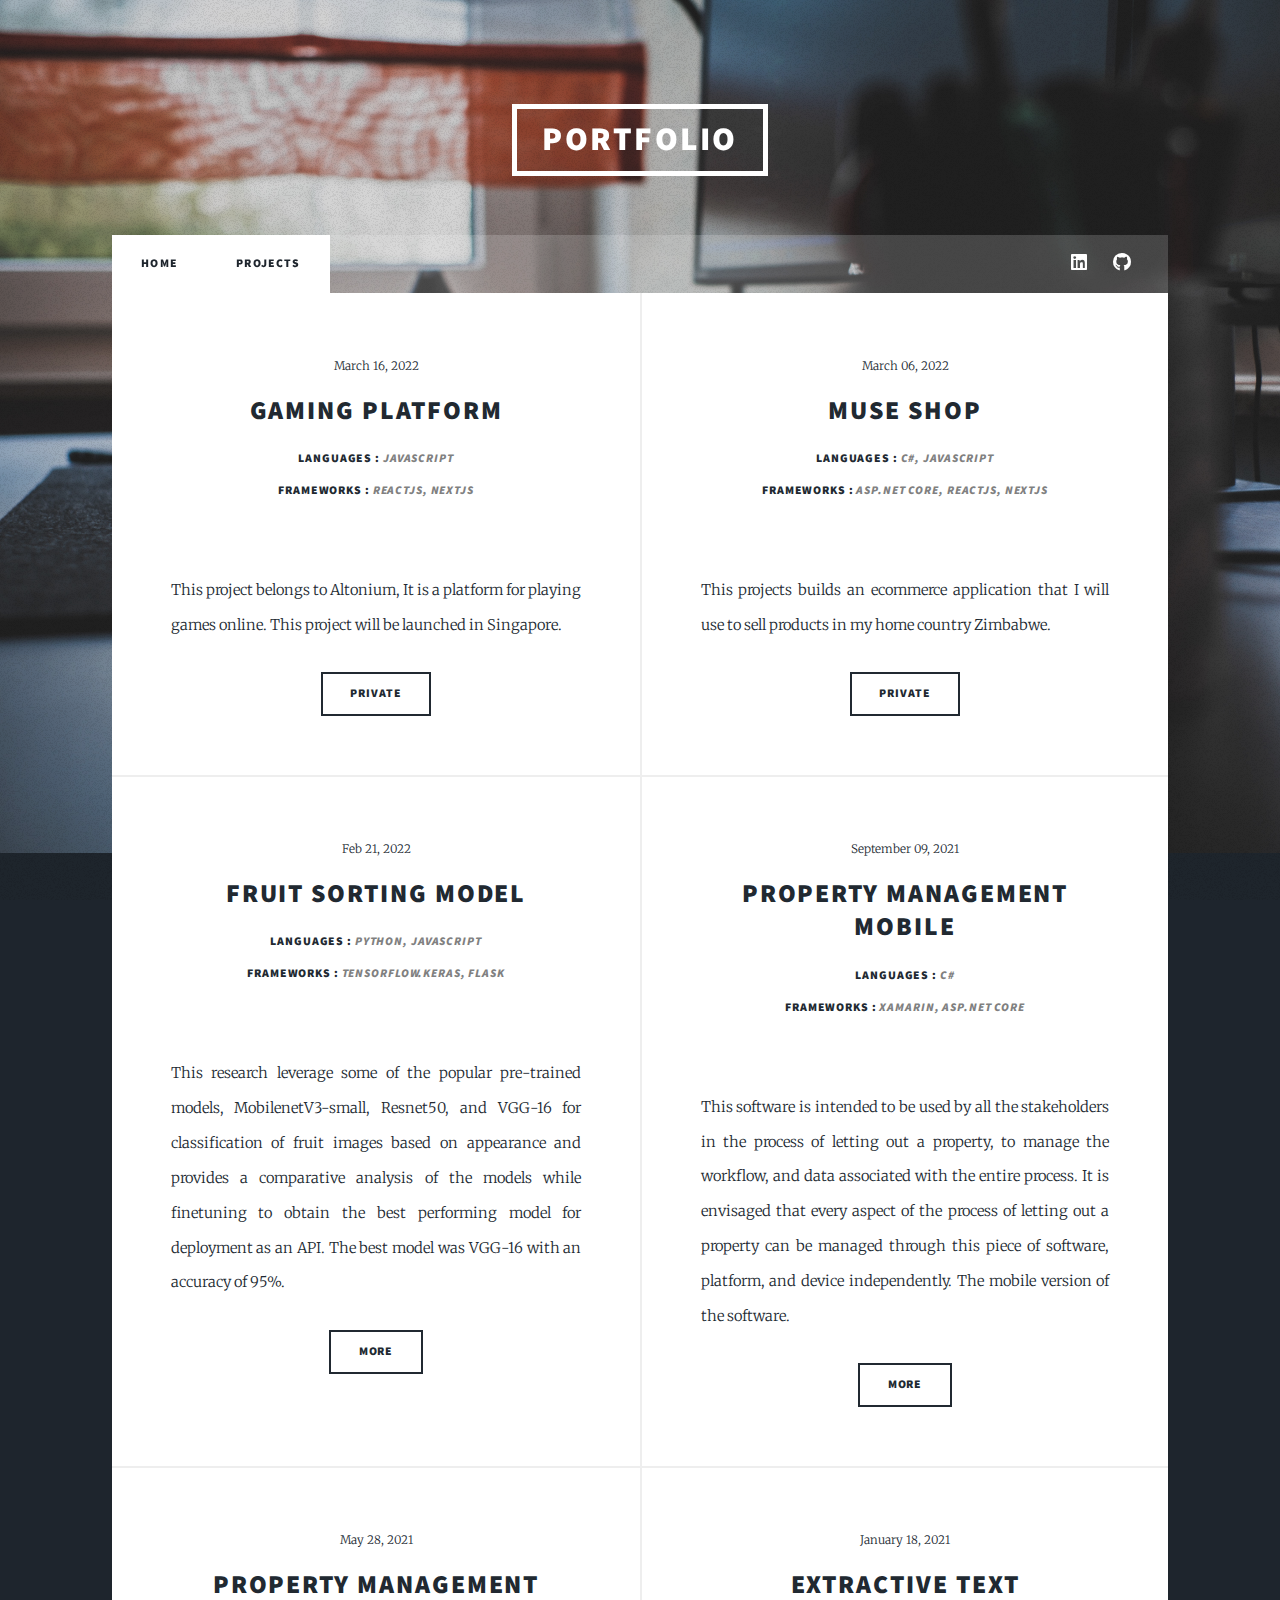
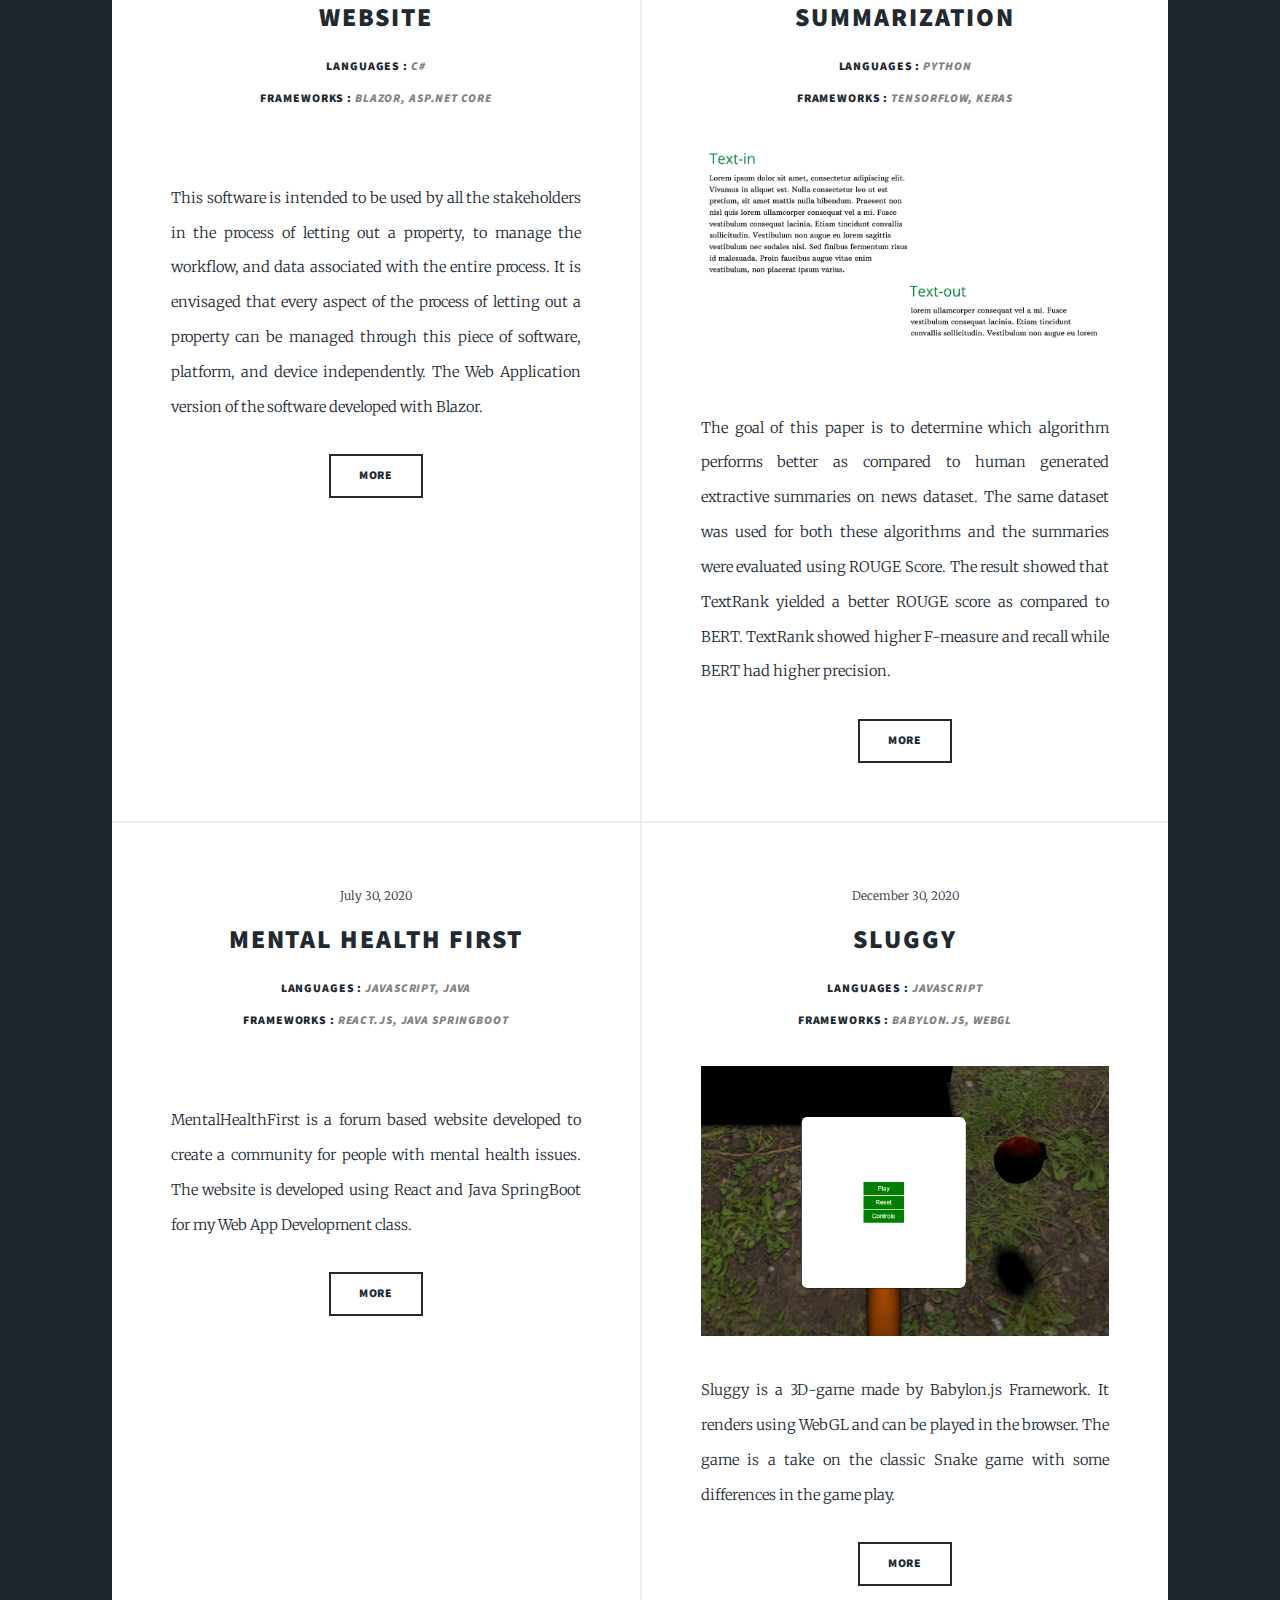
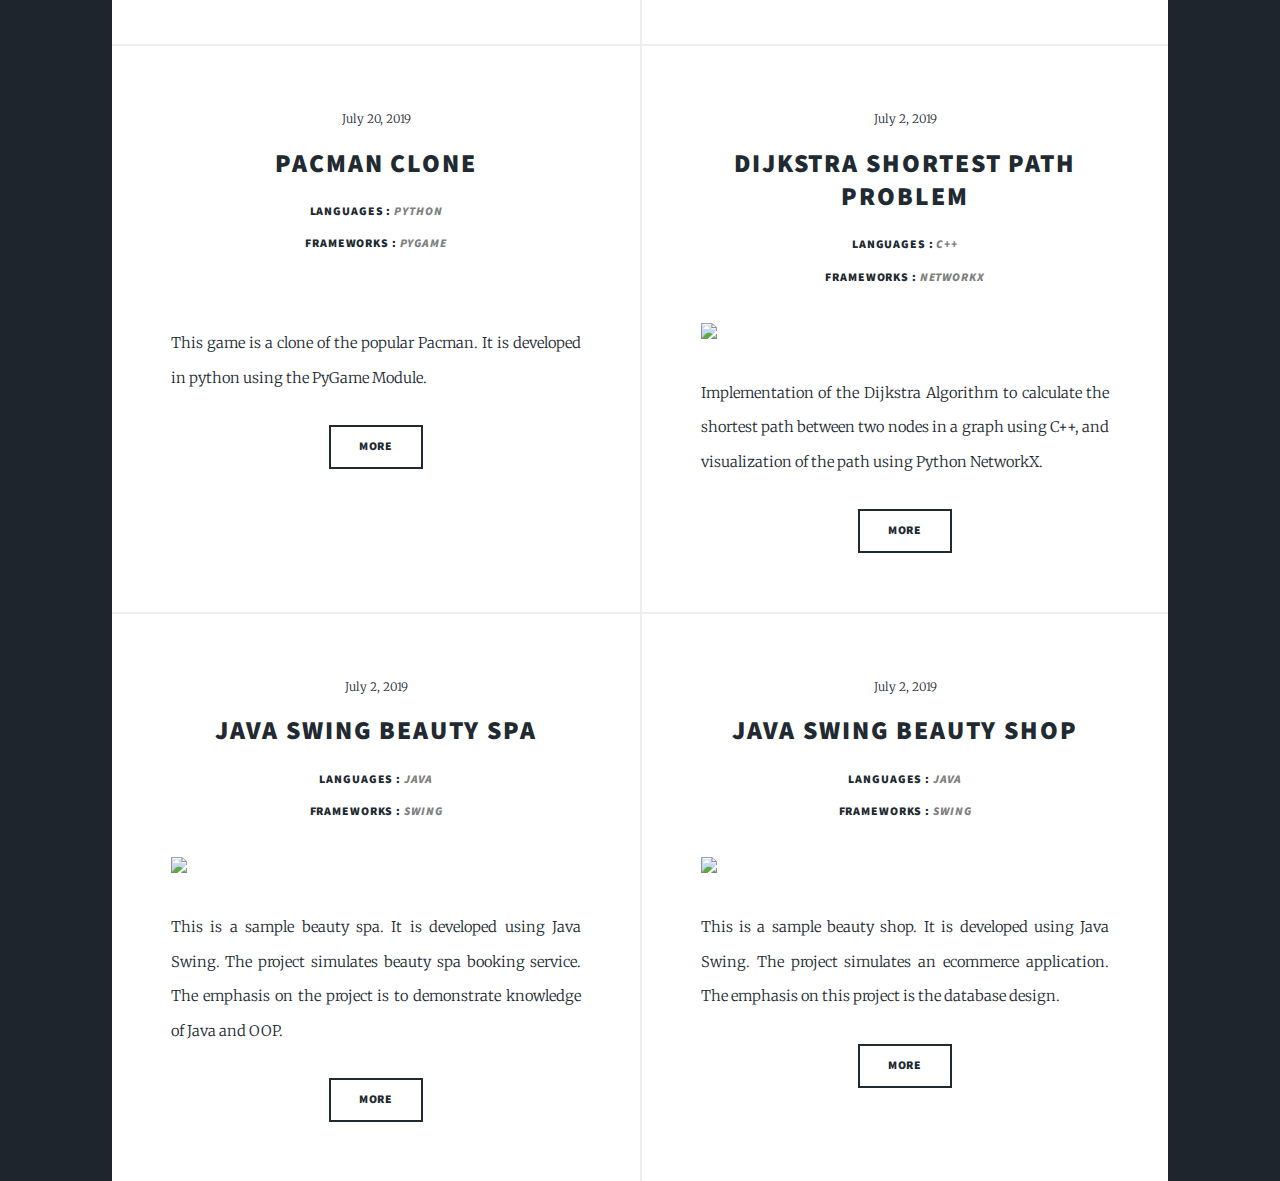
==== projects.html @ 362da717 "private" ====
<!DOCTYPE HTML>

<html>
	<head>
		<title>Portfolio by Tatenda</title>
		<meta charset="utf-8" />
		<meta name="viewport" content="width=device-width, initial-scale=1, user-scalable=no" />
		<link rel="stylesheet" href="assets/css/main.css" />
		<noscript><link rel="stylesheet" href="assets/css/noscript.css" /></noscript>
	</head>
	<body class="is-preload">

		<!-- Wrapper -->
			<div id="wrapper" class="fade-in">



      <!-- Header -->
        <header id="header">
          <a href="index.html" class="logo">Portfolio</a>
        </header>

				<!-- Nav -->
					<nav id="nav">
						<ul class="links">
							<li class="active"><a href="index.html">Home</a></li>
							<li class="active"><a href="projects.html">Projects</a></li>
						</ul>
						<ul class="icons">
							<li><a href="https://www.linkedin.com/in/beauty-tasara-263a631b1" class="icon brands fa-linkedin"><span class="label">Linkedin</span></a></li>
							<li><a href="https://github.com/beautytasara27" class="icon brands fa-github"><span class="label">GitHub</span></a></li>
						</ul>
					</nav>

				<!-- Main -->
					<div id="main">




						<!-- Footer -->
						<!--<footer>
								<div class="pagination">
								
									<a href="#" class="page active">1</a>
									<a href="#" class="page">2</a>
									<a href="#" class="page">3</a>
									<span class="extra">&hellip;</span>
									<a href="#" class="page">8</a>
									<a href="#" class="page">9</a>
									<a href="#" class="page">10</a>
									<a href="#" class="next">Next</a>
								</div>
							</footer>
						-->
						
                            <!-- Posts -->
                            <section class="posts">
                            <!--Thesis-->
                            <article>
                              <header>
                                <span class="date">March 16, 2022</span>
                                <h2>
                                  <a
                                    href="#"
                                    >Gaming Platform</a
                                  >
                                </h2>
                                <h6> Languages : <em>JavaScript</em> </h6>
                                <h6> Frameworks : <em>ReactJS, NextJS</em> </h6>

                              </header>
                              <a href="#" class="image fit"
                                ><img src="images/alto.png" alt=""
                              /></a>
                              <p>
                                  This project belongs to Altonium, It is a platform for playing games online. This project will be launched in Singapore.
                                                                         </p>
                              <ul class="actions special">
                                <li>
                                  <a
                                    href="#"
                                    class="button"
                                    >Private</a
                                  >
                                </li>
                              </ul>
                            </article>
                            <article>
                              <header>
                                <span class="date">March 06, 2022</span>
                                <h2>
                                  <a
                                    href="#"
                                    >Muse Shop</a
                                  >
                                </h2>
                                <h6> Languages : <em>C#, JavaScript</em> </h6>
                                <h6> Frameworks : <em>Asp.Net Core, ReactJS, NextJS</em> </h6>

                              </header>
                              <a href="#" class="image fit"
                                ><img src="images/muse.png" alt=""
                              /></a>
                              <p>
                                  This projects builds an ecommerce application that I will use to sell products in my home country Zimbabwe.
                                                                         </p>
                              <ul class="actions special">
                                <li>
                                  <a
                                    href="#"
                                    class="button"
                                    >Private</a
                                  >
                                </li>
                              </ul>
                            </article>
                            <article>
                              <header>
                                <span class="date">Feb 21, 2022</span>
                                <h2>
                                  <a
                                    href="https://drive.google.com/file/d/1oCo0MJZvuuJ03NYfNBH66xQKe1VER6XI/view?usp=sharing"
                                    >Fruit Sorting Model</a
                                  >
                                </h2>
                                <h6> Languages : <em>Python, JavaScript</em> </h6>
                                <h6> Frameworks : <em>Tensorflow.Keras, Flask</em> </h6>

                              </header>
                              <a href="#" class="image fit"
                                ><img src="images/API.png" alt=""
                              /></a>
                              <p>
                                  This research leverage some of the popular pre-trained models,
                                   MobilenetV3-small, Resnet50, and VGG-16 for classification of fruit
                                    images based on appearance and provides a comparative analysis of the models
                                     while finetuning to obtain the best performing model for deployment as an API. The best model was VGG-16 with an accuracy of 95%.
                                                                         </p>
                              <ul class="actions special">
                                <li>
                                  <a
                                    href="https://drive.google.com/file/d/1oCo0MJZvuuJ03NYfNBH66xQKe1VER6XI/view?usp=sharing"
                                    class="button"
                                    >More</a
                                  >
                                </li>
                              </ul>
                            </article>
                                <!--Property Management Mobile-->
                                <article>
                                  <header>
                                    <span class="date">September 09, 2021</span>
                                    <h2>
                                      <a
                                        href="https://github.com/beautytasara27"
                                        >Property Management Mobile</a
                                      >
                                    </h2>
                                    <h6> Languages : <em>C#</em> </h6>
                                <h6> Frameworks : <em>Xamarin, ASP.NET Core</em> </h6>
                                  </header>
                                  <a href="#" class="image fit"
                                    ><img src="images/mobile.png" alt=""
                                  /></a>
                                  <p>
                                      This software is intended to be used by all the stakeholders in the process of letting out a property, to
                                      manage the workflow, and data associated with the entire process. It is envisaged that every aspect of 
                                      the process of letting out a property can be managed through this piece of software, platform, and 
                                      device independently. The mobile version of the software.
                                      
                                  </p>
                                  <ul class="actions special">
                                    <li>
                                      <a
                                        href="https://github.com/beautytasara27"
                                        class="button"
                                        >More</a
                                      >
                                    </li>
                                  </ul>
                                </article>
                             <!--Property Management Web-->
                             <article>
                              <header>
                                <span class="date">May 28, 2021</span>
                                <h2>
                                  <a
                                    href="https://github.com/beautytasara27"
                                    >Property Management Website</a
                                  >
                                </h2>
                                <h6> Languages : <em>C#</em> </h6>
                                <h6> Frameworks : <em>Blazor, ASP.NET Core</em> </h6>
                              </header>
                              <a href="#" class="image fit"
                                ><img src="images/Web.png" alt=""
                              /></a>
                              <p>
                                  This software is intended to be used by all the stakeholders in the process of letting out a property, to
                                  manage the workflow, and data associated with the entire process. It is envisaged that every aspect of 
                                  the process of letting out a property can be managed through this piece of software, platform, and 
                                  device independently. The Web Application version of the software developed with Blazor.
                                  
                              </p>
                              <ul class="actions special">
                                <li>
                                  <a
                                    href="https://github.com/beautytasara27"
                                    class="button"
                                    >More</a
                                  >
                                </li>
                              </ul>
                            </article>
                         
                              <article>
                                <header>
                                  <span class="date">January 18, 2021</span>
                                  <h2>
                                    <a
                                      href="https://www.researchgate.net/publication/353510319_Evaluating_Extractive_Summarization_Techniques_on_News_Articles"
                                      >Extractive Text Summarization</a
                                    >
                                  </h2>
                                  <h6> Languages : <em>Python</em> </h6>
                                <h6> Frameworks : <em>Tensorflow, Keras</em> </h6>
                                </header>
                                <a href="#" class="image fit"
                                  ><img src="images/summarization.png" alt=""
                                /></a>
                                <p>
                                  The goal of this paper is to determine which algorithm performs better as compared to human 
                                  generated extractive summaries on news dataset. The same dataset was used for both these algorithms
                                   and the summaries were evaluated using ROUGE Score. The result showed that 
                                   TextRank yielded a better ROUGE score as compared to BERT. 
                                  TextRank showed higher F-measure and recall while BERT had higher precision.
                                </p>
                                <ul class="actions special">
                                  <li>
                                    <a
                                      href="https://www.researchgate.net/publication/353510319_Evaluating_Extractive_Summarization_Techniques_on_News_Articles"
                                      class="button"
                                      >More</a
                                    >
                                  </li>
                                </ul>
                              </article>
                              <article>
                                <header>
                                  <span class="date">July 30, 2020</span>
                                  <h2>
                                    <a
                                      href="https://drive.google.com/file/d/1JT-KNM7f_ggomXrJF8mmVhcIlX8BYDAT/view?usp=sharing"
                                      >Mental Health First</a
                                    >
                                  </h2>
                                  <h6> Languages : <em>JavaScript, Java</em> </h6>
                                <h6> Frameworks : <em>React.js, Java SpringBoot</em> </h6>
                                </header>
                                <a href="#" class="image fit"
                                  ><img src="images/mental.png" alt=""
                                /></a>
                                <p>
                                  MentalHealthFirst is a forum based website developed to create a
                                  community for people with mental health issues. The website is
                                  developed using React and Java SpringBoot for my Web App Development class.
                                </p>
                                <ul class="actions special">
                                  <li>
                                    <a
                                      href="https://drive.google.com/file/d/1JT-KNM7f_ggomXrJF8mmVhcIlX8BYDAT/view?usp=sharing"
                                      class="button"
                                      >More</a
                                    >
                                  </li>
                                </ul>
                              </article>
                              <article>
                                <header>
                                  <span class="date">December 30, 2020</span>
                                  <h2>Sluggy</h2>
                                  <h6> Languages : <em>JavaScript</em> </h6>
                                  <h6> Frameworks : <em>Babylon.js, WebGL</em> </h6>
                                </header>
                                <a href="#" class="image fit"
                                  ><img src="images/snake.png" alt=""
                                /></a>
                                <p>
                                  Sluggy is a 3D-game made by Babylon.js Framework. It renders using
                                  WebGL and can be played in the browser. The game is a take on the classic Snake game with some differences in the game play.
                                </p>
                                <ul class="actions special">
                                  <li>
                                    <a
                                      href="https://docs.google.com/presentation/d/1WIR1jifgnPKRBK-Ub5kkyJfW1i1QcrQIki8Jxr328X8/edit?usp=sharing"
                                      class="button"
                                      >More</a
                                    >
                                  </li>
                                </ul>
                              </article>
                             
                             
                               <!--Pracman-->
                               <article>
                                <header>
                                  <span class="date">July 20, 2019</span>
                                  <h2>
                                    <a
                                      href="https://drive.google.com/file/d/14wzfk3hEdKzQ16aOSAcWEMkB4hr0PmyE/view?usp=sharing"
                                      >Pacman Clone</a
                                    >
                                  </h2>
                                  <h6> Languages : <em>Python</em> </h6>
                                <h6> Frameworks : <em>PyGame</em> </h6>
                                </header>
                                <a href="#" class="image fit"
                                  ><img src="images/Pacman.png" alt=""
                                /></a>
                                <p>
                                    This game is a clone of the popular Pacman. It is developed in python using the PyGame Module.
                                    
                                </p>
                                <ul class="actions special">
                                  <li>
                                    <a
                                      href="https://drive.google.com/file/d/14wzfk3hEdKzQ16aOSAcWEMkB4hr0PmyE/view?usp=sharing"
                                      class="button"
                                      >More</a
                                    >
                                  </li>
                                </ul>
                              </article>
                                  <!--Dijkstra Shortest Path-->
                                  <article>
                                    <header>
                                      <span class="date">July 2, 2019</span>
                                      <h2>
                                        <a
                                          href="https://github.com/beautytasara27/Shortest-Path-c-"
                                          >Dijkstra Shortest Path Problem </a
                                        >
                                      </h2>
                                      <h6> Languages : <em>C++</em> </h6>
                                      <h6> Frameworks : <em>NetworkX</em> </h6>
                                    </header>
                                    <a href="#" class="image fit"
                                      ><img src="images/networkX.png"
                                    /></a>
                                    <p>
                                        Implementation of the Dijkstra Algorithm to calculate the shortest path between two nodes in a graph using C++, and visualization of the path using Python NetworkX.
                                        
                                    </p>
                                    <ul class="actions special">
                                      <li>
                                        <a
                                          href="https://github.com/beautytasara27/Shortest-Path-c-"
                                          class="button"
                                          >More</a
                                        >
                                      </li>
                                    </ul>
                                  </article>
                              <!--Beauty Spa-->
                              <article>
                                <header>
                                  <span class="date">July 2, 2019</span>
                                  <h2>
                                    <a
                                      href="https://github.com/beautytasara27/BeautySpaManagementSystem"
                                      >Java Swing Beauty Spa </a
                                    >
                                  </h2>
                                  <h6> Languages : <em>Java</em> </h6>
                                <h6> Frameworks : <em>Swing</em> </h6>
                                </header>
                                <a href="#" class="image fit"
                                  ><img src="images/beautyspa.png"
                                /></a>
                                <p>
                                    This is a sample beauty spa. It is developed using Java Swing. The project simulates beauty spa booking service. The emphasis on the project is to demonstrate knowledge of Java and OOP.
                                    
                                </p>
                                <ul class="actions special">
                                  <li>
                                    <a
                                      href="https://github.com/beautytasara27/BeautySpaManagementSystem"
                                      class="button"
                                      >More</a
                                    >
                                  </li>
                                </ul>
                              </article>
                               <!--Beauty Shop-->
                               <article>
                                <header>
                                  <span class="date">July 2, 2019</span>
                                  <h2>
                                    <a
                                      href="https://github.com/beautytasara27/Database-Project-Online-shop"
                                      >Java Swing Beauty Shop </a
                                    >
                                  </h2>
                                  <h6> Languages : <em>Java</em> </h6>
                                  <h6> Frameworks : <em>Swing</em> </h6>
                                </header>
                                <a href="#" class="image fit"
                                  ><img src="images/beautyshoperd.png"
                                /></a>
                                <p>
                                    This is a sample beauty shop. It is developed using Java Swing. The project simulates an ecommerce application. The emphasis on this project is the database design.
                                    
                                </p>
                                <ul class="actions special">
                                  <li>
                                    <a
                                      href="https://github.com/beautytasara27/Database-Project-Online-shop"
                                      class="button"
                                      >More</a
                                    >
                                  </li>
                                </ul>
                              </article>
                           
                              <!--<article>
                                                      <header>
                                                          <span class="date">April 14, 2017</span>
                                                          <h2><a href="#">Tempus sed<br />
                                                          nulla imperdiet</a></h2>
                                                      </header>
                                                      <a href="#" class="image fit"><img src="images/pic05.jpg" alt="" /></a>
                                                      <p>Donec eget ex magna. Interdum et malesuada fames ac ante ipsum primis in faucibus. Pellentesque venenatis dolor imperdiet dolor mattis sagittis magna etiam.</p>
                                                      <ul class="actions special">
                                                          <li><a href="#" class="button">Full Story</a></li>
                                                      </ul>
                                                  </article>
                                                  <article>
                                                      <header>
                                                          <span class="date">April 11, 2017</span>
                                                          <h2><a href="#">Odio magna<br />
                                                          sed consectetur</a></h2>
                                                      </header>
                                                      <a href="#" class="image fit"><img src="images/pic06.jpg" alt="" /></a>
                                                      <p>Donec eget ex magna. Interdum et malesuada fames ac ante ipsum primis in faucibus. Pellentesque venenatis dolor imperdiet dolor mattis sagittis magna etiam.</p>
                                                      <ul class="actions special">
                                                          <li><a href="#" class="button">Full Story</a></li>
                                                      </ul>
                                                  </article>
                                                  <article>
                                                      <header>
                                                          <span class="date">April 7, 2017</span>
                                                          <h2><a href="#">Augue lorem<br />
                                                          primis vestibulum</a></h2>
                                                      </header>
                                                      <a href="#" class="image fit"><img src="images/pic07.jpg" alt="" /></a>
                                                      <p>Donec eget ex magna. Interdum et malesuada fames ac ante ipsum primis in faucibus. Pellentesque venenatis dolor imperdiet dolor mattis sagittis magna etiam.</p>
                                                      <ul class="actions special">
                                                          <li><a href="#" class="button">Full Story</a></li>
                                                      </ul>
                                                  </article>-->
                            </section>
                          

					</div>



			</div>

		<!-- Scripts -->
			<script src="assets/js/jquery.min.js"></script>
			<script src="assets/js/jquery.scrollex.min.js"></script>
			<script src="assets/js/jquery.scrolly.min.js"></script>
			<script src="assets/js/browser.min.js"></script>
			<script src="assets/js/breakpoints.min.js"></script>
			<script src="assets/js/util.js"></script>
			<script src="assets/js/main.js"></script>

	</body>
</html>
---- assets/css/main.css ----
@import url(fontawesome-all.min.css);
@import url("https://fonts.googleapis.com/css?family=Merriweather:300,700,300italic,700italic|Source+Sans+Pro:900");

/*
	Massively by HTML5 UP
	html5up.net | @ajlkn
	Free for personal and commercial use under the CCA 3.0 license (html5up.net/license)
*/

html, body, div, span, applet, object,
iframe, h1, h2, h3, h4, h5, h6, p, blockquote,
pre, a, abbr, acronym, address, big, cite,
code, del, dfn, em, img, ins, kbd, q, s, samp,
small, strike, strong, sub, sup, tt, var, b,
u, i, center, dl, dt, dd, ol, ul, li, fieldset,
form, label, legend, table, caption, tbody,
tfoot, thead, tr, th, td, article, aside,
canvas, details, embed, figure, figcaption,
footer, header, hgroup, menu, nav, output, ruby,
section, summary, time, mark, audio, video {
	margin: 0;
	padding: 0;
	border: 0;
	font-size: 100%;
	font: inherit;
	vertical-align: baseline;}

article, aside, details, figcaption, figure,
footer, header, hgroup, menu, nav, section {
	display: block;}

body {
	line-height: 1;
}

ol, ul {
	list-style: none;
}

blockquote, q {
	quotes: none;
}

	blockquote:before, blockquote:after, q:before, q:after {
		content: '';
		content: none;
	}

table {
	border-collapse: collapse;
	border-spacing: 0;
}

body {
	-webkit-text-size-adjust: none;
}

mark {
	background-color: transparent;
	color: inherit;
}

input::-moz-focus-inner {
	border: 0;
	padding: 0;
}

input, select, textarea {
	-moz-appearance: none;
	-webkit-appearance: none;
	-ms-appearance: none;
	appearance: none;
}

/* Basic */

	@-ms-viewport {
		width: device-width;
	}

	body {
		-ms-overflow-style: scrollbar;
	}

	@media screen and (max-width: 480px) {

		html, body {
			min-width: 320px;
		}

	}

	html {
		box-sizing: border-box;
	}

	*, *:before, *:after {
		box-sizing: inherit;
	}

	body {
		background-color: #1e252d;
	}

		body.is-preload *, body.is-preload *:before, body.is-preload *:after {
			-moz-animation: none !important;
			-webkit-animation: none !important;
			-ms-animation: none !important;
			animation: none !important;
			-moz-transition: none !important;
			-webkit-transition: none !important;
			-ms-transition: none !important;
			transition: none !important;
		}

/* Type */

	html {
		font-size: 16pt;
	}

		@media screen and (max-width: 1680px) {

			html {
				font-size: 12pt;
			}

		}

		@media screen and (max-width: 1280px) {

			html {
				font-size: 11pt;
			}

		}

		@media screen and (max-width: 360px) {

			html {
				font-size: 10pt;
			}

		}

	body {
		color: #212931;
	}

	body, input, select, textarea {
		font-family: "Merriweather", Georgia, serif;
		font-weight: 300;
		font-size: 1rem;
		line-height: 2.375;
	}

	a {
		-moz-transition: color 0.2s ease-in-out, background-color 0.2s ease-in-out, border-color 0.2s ease-in-out, box-shadow 0.2s ease-in-out;
		-webkit-transition: color 0.2s ease-in-out, background-color 0.2s ease-in-out, border-color 0.2s ease-in-out, box-shadow 0.2s ease-in-out;
		-ms-transition: color 0.2s ease-in-out, background-color 0.2s ease-in-out, border-color 0.2s ease-in-out, box-shadow 0.2s ease-in-out;
		transition: color 0.2s ease-in-out, background-color 0.2s ease-in-out, border-color 0.2s ease-in-out, box-shadow 0.2s ease-in-out;
		border-bottom: dotted 1px;
		text-decoration: none;
	}

		a:hover {
			border-bottom-color: transparent;
		}

	strong, b {
		font-weight: 600;
	}

	em, i {
		font-style: italic;
		color: grey;
	}

	p {
		text-align: justify;
		margin: 0 0 2rem 0;
	}

	h1, h2, h3, h4, h5, h6 {
		font-family: "Source Sans Pro", Helvetica, sans-serif;
		font-weight: 900;
		line-height: 1.5;
		letter-spacing: 0.075em;
		text-transform: uppercase;
		margin: 0 0 1rem 0;
	}

		h1 a, h2 a, h3 a, h4 a, h5 a, h6 a {
			border-bottom: 0;
			color: inherit;
			text-decoration: none;
		}

	h1 {
		font-size: 4rem;
		line-height: 1.1;
		margin: 0 0 2rem 0;
	}

	h2 {
		font-size: 1.75rem;
		line-height: 1.3;
		margin: 0 0 1.5rem 0;
	}

	h3 {
		font-size: 1.25rem;
		margin: 0 0 1.5rem 0;
	}

	h4 {
		font-size: 1rem;
	}

	h5 {
		font-size: 0.9rem;
	}

	h6 {
		font-size: 0.8rem;
	}

	sub {
		font-size: 0.8rem;
		position: relative;
		top: 0.5rem;
	}

	sup {
		font-size: 0.8rem;
		position: relative;
		top: -0.5rem;
	}

	blockquote {
		border-left: solid 4px;
		font-style: italic;
		margin: 0 0 2rem 0;
		padding: 0.5rem 0 0.5rem 2rem;
	}

	code {
		border: solid 2px;
		font-family: "Courier New", monospace;
		font-size: 0.9rem;
		margin: 0 0.25rem;
		padding: 0.25rem 0.65rem;
	}

	pre {
		-webkit-overflow-scrolling: touch;
		font-family: "Courier New", monospace;
		font-size: 0.9rem;
		margin: 0 0 2rem 0;
	}

		pre code {
			display: block;
			line-height: 1.75;
			padding: 1rem 1.5rem;
			overflow-x: auto;
		}

	hr {
		border: 0;
		border-bottom: solid 2px;
		margin: 3rem 0;
	}

		hr.major {
			margin: 5rem 0;
		}

	.align-left {
		text-align: left;
	}

	.align-center {
		text-align: center;
	}

	.align-right {
		text-align: right;
	}

	input, select, textarea {
		color: #212931;
	}

	a {
		color: #212931;
		border-bottom-color: rgba(33, 41, 49, 0.5);
	}

		a:hover {
			border-bottom-color: transparent;
			color: #18bfef !important;
		}

	strong, b {
		color: #212931;
	}

	h1, h2, h3, h4, h5, h6 {
		color: #212931;
	}

	blockquote {
		border-left-color: #eeeeee;
	}

	code {
		background: rgba(220, 220, 220, 0.25);
		border-color: #eeeeee;
	}

	hr {
		border-bottom-color: #eeeeee;
	}

/* Row */

	.row {
		display: flex;
		flex-wrap: wrap;
		box-sizing: border-box;
		align-items: stretch;
	}

		.row > * {
			box-sizing: border-box;
		}

		.row.gtr-uniform > * > :last-child {
			margin-bottom: 0;
		}

		.row.aln-left {
			justify-content: flex-start;
		}

		.row.aln-center {
			justify-content: center;
		}

		.row.aln-right {
			justify-content: flex-end;
		}

		.row.aln-top {
			align-items: flex-start;
		}

		.row.aln-middle {
			align-items: center;
		}

		.row.aln-bottom {
			align-items: flex-end;
		}

		.row > .imp {
			order: -1;
		}

		.row > .col-1 {
			width: 8.33333%;
		}

		.row > .off-1 {
			margin-left: 8.33333%;
		}

		.row > .col-2 {
			width: 16.66667%;
		}

		.row > .off-2 {
			margin-left: 16.66667%;
		}

		.row > .col-3 {
			width: 25%;
		}

		.row > .off-3 {
			margin-left: 25%;
		}

		.row > .col-4 {
			width: 33.33333%;
		}

		.row > .off-4 {
			margin-left: 33.33333%;
		}

		.row > .col-5 {
			width: 41.66667%;
		}

		.row > .off-5 {
			margin-left: 41.66667%;
		}

		.row > .col-6 {
			width: 50%;
		}

		.row > .off-6 {
			margin-left: 50%;
		}

		.row > .col-7 {
			width: 58.33333%;
		}

		.row > .off-7 {
			margin-left: 58.33333%;
		}

		.row > .col-8 {
			width: 66.66667%;
		}

		.row > .off-8 {
			margin-left: 66.66667%;
		}

		.row > .col-9 {
			width: 75%;
		}

		.row > .off-9 {
			margin-left: 75%;
		}

		.row > .col-10 {
			width: 83.33333%;
		}

		.row > .off-10 {
			margin-left: 83.33333%;
		}

		.row > .col-11 {
			width: 91.66667%;
		}

		.row > .off-11 {
			margin-left: 91.66667%;
		}

		.row > .col-12 {
			width: 100%;
		}

		.row > .off-12 {
			margin-left: 100%;
		}

		.row.gtr-0 {
			margin-top: 0;
			margin-left: 0rem;
		}

			.row.gtr-0 > * {
				padding: 0 0 0 0rem;
			}

			.row.gtr-0.gtr-uniform {
				margin-top: 0rem;
			}

				.row.gtr-0.gtr-uniform > * {
					padding-top: 0rem;
				}

		.row.gtr-25 {
			margin-top: 0;
			margin-left: -0.375rem;
		}

			.row.gtr-25 > * {
				padding: 0 0 0 0.375rem;
			}

			.row.gtr-25.gtr-uniform {
				margin-top: -0.375rem;
			}

				.row.gtr-25.gtr-uniform > * {
					padding-top: 0.375rem;
				}

		.row.gtr-50 {
			margin-top: 0;
			margin-left: -0.75rem;
		}

			.row.gtr-50 > * {
				padding: 0 0 0 0.75rem;
			}

			.row.gtr-50.gtr-uniform {
				margin-top: -0.75rem;
			}

				.row.gtr-50.gtr-uniform > * {
					padding-top: 0.75rem;
				}

		.row {
			margin-top: 0;
			margin-left: -1.5rem;
		}

			.row > * {
				padding: 0 0 0 1.5rem;
			}

			.row.gtr-uniform {
				margin-top: -1.5rem;
			}

				.row.gtr-uniform > * {
					padding-top: 1.5rem;
				}

		.row.gtr-150 {
			margin-top: 0;
			margin-left: -2.25rem;
		}

			.row.gtr-150 > * {
				padding: 0 0 0 2.25rem;
			}

			.row.gtr-150.gtr-uniform {
				margin-top: -2.25rem;
			}

				.row.gtr-150.gtr-uniform > * {
					padding-top: 2.25rem;
				}

		.row.gtr-200 {
			margin-top: 0;
			margin-left: -3rem;
		}

			.row.gtr-200 > * {
				padding: 0 0 0 3rem;
			}

			.row.gtr-200.gtr-uniform {
				margin-top: -3rem;
			}

				.row.gtr-200.gtr-uniform > * {
					padding-top: 3rem;
				}

		@media screen and (max-width: 1680px) {

			.row {
				display: flex;
				flex-wrap: wrap;
				box-sizing: border-box;
				align-items: stretch;
			}

				.row > * {
					box-sizing: border-box;
				}

				.row.gtr-uniform > * > :last-child {
					margin-bottom: 0;
				}

				.row.aln-left {
					justify-content: flex-start;
				}

				.row.aln-center {
					justify-content: center;
				}

				.row.aln-right {
					justify-content: flex-end;
				}

				.row.aln-top {
					align-items: flex-start;
				}

				.row.aln-middle {
					align-items: center;
				}

				.row.aln-bottom {
					align-items: flex-end;
				}

				.row > .imp-xlarge {
					order: -1;
				}

				.row > .col-1-xlarge {
					width: 8.33333%;
				}

				.row > .off-1-xlarge {
					margin-left: 8.33333%;
				}

				.row > .col-2-xlarge {
					width: 16.66667%;
				}

				.row > .off-2-xlarge {
					margin-left: 16.66667%;
				}

				.row > .col-3-xlarge {
					width: 25%;
				}

				.row > .off-3-xlarge {
					margin-left: 25%;
				}

				.row > .col-4-xlarge {
					width: 33.33333%;
				}

				.row > .off-4-xlarge {
					margin-left: 33.33333%;
				}

				.row > .col-5-xlarge {
					width: 41.66667%;
				}

				.row > .off-5-xlarge {
					margin-left: 41.66667%;
				}

				.row > .col-6-xlarge {
					width: 50%;
				}

				.row > .off-6-xlarge {
					margin-left: 50%;
				}

				.row > .col-7-xlarge {
					width: 58.33333%;
				}

				.row > .off-7-xlarge {
					margin-left: 58.33333%;
				}

				.row > .col-8-xlarge {
					width: 66.66667%;
				}

				.row > .off-8-xlarge {
					margin-left: 66.66667%;
				}

				.row > .col-9-xlarge {
					width: 75%;
				}

				.row > .off-9-xlarge {
					margin-left: 75%;
				}

				.row > .col-10-xlarge {
					width: 83.33333%;
				}

				.row > .off-10-xlarge {
					margin-left: 83.33333%;
				}

				.row > .col-11-xlarge {
					width: 91.66667%;
				}

				.row > .off-11-xlarge {
					margin-left: 91.66667%;
				}

				.row > .col-12-xlarge {
					width: 100%;
				}

				.row > .off-12-xlarge {
					margin-left: 100%;
				}

				.row.gtr-0 {
					margin-top: 0;
					margin-left: 0rem;
				}

					.row.gtr-0 > * {
						padding: 0 0 0 0rem;
					}

					.row.gtr-0.gtr-uniform {
						margin-top: 0rem;
					}

						.row.gtr-0.gtr-uniform > * {
							padding-top: 0rem;
						}

				.row.gtr-25 {
					margin-top: 0;
					margin-left: -0.375rem;
				}

					.row.gtr-25 > * {
						padding: 0 0 0 0.375rem;
					}

					.row.gtr-25.gtr-uniform {
						margin-top: -0.375rem;
					}

						.row.gtr-25.gtr-uniform > * {
							padding-top: 0.375rem;
						}

				.row.gtr-50 {
					margin-top: 0;
					margin-left: -0.75rem;
				}

					.row.gtr-50 > * {
						padding: 0 0 0 0.75rem;
					}

					.row.gtr-50.gtr-uniform {
						margin-top: -0.75rem;
					}

						.row.gtr-50.gtr-uniform > * {
							padding-top: 0.75rem;
						}

				.row {
					margin-top: 0;
					margin-left: -1.5rem;
				}

					.row > * {
						padding: 0 0 0 1.5rem;
					}

					.row.gtr-uniform {
						margin-top: -1.5rem;
					}

						.row.gtr-uniform > * {
							padding-top: 1.5rem;
						}

				.row.gtr-150 {
					margin-top: 0;
					margin-left: -2.25rem;
				}

					.row.gtr-150 > * {
						padding: 0 0 0 2.25rem;
					}

					.row.gtr-150.gtr-uniform {
						margin-top: -2.25rem;
					}

						.row.gtr-150.gtr-uniform > * {
							padding-top: 2.25rem;
						}

				.row.gtr-200 {
					margin-top: 0;
					margin-left: -3rem;
				}

					.row.gtr-200 > * {
						padding: 0 0 0 3rem;
					}

					.row.gtr-200.gtr-uniform {
						margin-top: -3rem;
					}

						.row.gtr-200.gtr-uniform > * {
							padding-top: 3rem;
						}

		}

		@media screen and (max-width: 1280px) {

			.row {
				display: flex;
				flex-wrap: wrap;
				box-sizing: border-box;
				align-items: stretch;
			}

				.row > * {
					box-sizing: border-box;
				}

				.row.gtr-uniform > * > :last-child {
					margin-bottom: 0;
				}

				.row.aln-left {
					justify-content: flex-start;
				}

				.row.aln-center {
					justify-content: center;
				}

				.row.aln-right {
					justify-content: flex-end;
				}

				.row.aln-top {
					align-items: flex-start;
				}

				.row.aln-middle {
					align-items: center;
				}

				.row.aln-bottom {
					align-items: flex-end;
				}

				.row > .imp-large {
					order: -1;
				}

				.row > .col-1-large {
					width: 8.33333%;
				}

				.row > .off-1-large {
					margin-left: 8.33333%;
				}

				.row > .col-2-large {
					width: 16.66667%;
				}

				.row > .off-2-large {
					margin-left: 16.66667%;
				}

				.row > .col-3-large {
					width: 25%;
				}

				.row > .off-3-large {
					margin-left: 25%;
				}

				.row > .col-4-large {
					width: 33.33333%;
				}

				.row > .off-4-large {
					margin-left: 33.33333%;
				}

				.row > .col-5-large {
					width: 41.66667%;
				}

				.row > .off-5-large {
					margin-left: 41.66667%;
				}

				.row > .col-6-large {
					width: 50%;
				}

				.row > .off-6-large {
					margin-left: 50%;
				}

				.row > .col-7-large {
					width: 58.33333%;
				}

				.row > .off-7-large {
					margin-left: 58.33333%;
				}

				.row > .col-8-large {
					width: 66.66667%;
				}

				.row > .off-8-large {
					margin-left: 66.66667%;
				}

				.row > .col-9-large {
					width: 75%;
				}

				.row > .off-9-large {
					margin-left: 75%;
				}

				.row > .col-10-large {
					width: 83.33333%;
				}

				.row > .off-10-large {
					margin-left: 83.33333%;
				}

				.row > .col-11-large {
					width: 91.66667%;
				}

				.row > .off-11-large {
					margin-left: 91.66667%;
				}

				.row > .col-12-large {
					width: 100%;
				}

				.row > .off-12-large {
					margin-left: 100%;
				}

				.row.gtr-0 {
					margin-top: 0;
					margin-left: 0rem;
				}

					.row.gtr-0 > * {
						padding: 0 0 0 0rem;
					}

					.row.gtr-0.gtr-uniform {
						margin-top: 0rem;
					}

						.row.gtr-0.gtr-uniform > * {
							padding-top: 0rem;
						}

				.row.gtr-25 {
					margin-top: 0;
					margin-left: -0.375rem;
				}

					.row.gtr-25 > * {
						padding: 0 0 0 0.375rem;
					}

					.row.gtr-25.gtr-uniform {
						margin-top: -0.375rem;
					}

						.row.gtr-25.gtr-uniform > * {
							padding-top: 0.375rem;
						}

				.row.gtr-50 {
					margin-top: 0;
					margin-left: -0.75rem;
				}

					.row.gtr-50 > * {
						padding: 0 0 0 0.75rem;
					}

					.row.gtr-50.gtr-uniform {
						margin-top: -0.75rem;
					}

						.row.gtr-50.gtr-uniform > * {
							padding-top: 0.75rem;
						}

				.row {
					margin-top: 0;
					margin-left: -1.5rem;
				}

					.row > * {
						padding: 0 0 0 1.5rem;
					}

					.row.gtr-uniform {
						margin-top: -1.5rem;
					}

						.row.gtr-uniform > * {
							padding-top: 1.5rem;
						}

				.row.gtr-150 {
					margin-top: 0;
					margin-left: -2.25rem;
				}

					.row.gtr-150 > * {
						padding: 0 0 0 2.25rem;
					}

					.row.gtr-150.gtr-uniform {
						margin-top: -2.25rem;
					}

						.row.gtr-150.gtr-uniform > * {
							padding-top: 2.25rem;
						}

				.row.gtr-200 {
					margin-top: 0;
					margin-left: -3rem;
				}

					.row.gtr-200 > * {
						padding: 0 0 0 3rem;
					}

					.row.gtr-200.gtr-uniform {
						margin-top: -3rem;
					}

						.row.gtr-200.gtr-uniform > * {
							padding-top: 3rem;
						}

		}

		@media screen and (max-width: 980px) {

			.row {
				display: flex;
				flex-wrap: wrap;
				box-sizing: border-box;
				align-items: stretch;
			}

				.row > * {
					box-sizing: border-box;
				}

				.row.gtr-uniform > * > :last-child {
					margin-bottom: 0;
				}

				.row.aln-left {
					justify-content: flex-start;
				}

				.row.aln-center {
					justify-content: center;
				}

				.row.aln-right {
					justify-content: flex-end;
				}

				.row.aln-top {
					align-items: flex-start;
				}

				.row.aln-middle {
					align-items: center;
				}

				.row.aln-bottom {
					align-items: flex-end;
				}

				.row > .imp-medium {
					order: -1;
				}

				.row > .col-1-medium {
					width: 8.33333%;
				}

				.row > .off-1-medium {
					margin-left: 8.33333%;
				}

				.row > .col-2-medium {
					width: 16.66667%;
				}

				.row > .off-2-medium {
					margin-left: 16.66667%;
				}

				.row > .col-3-medium {
					width: 25%;
				}

				.row > .off-3-medium {
					margin-left: 25%;
				}

				.row > .col-4-medium {
					width: 33.33333%;
				}

				.row > .off-4-medium {
					margin-left: 33.33333%;
				}

				.row > .col-5-medium {
					width: 41.66667%;
				}

				.row > .off-5-medium {
					margin-left: 41.66667%;
				}

				.row > .col-6-medium {
					width: 50%;
				}

				.row > .off-6-medium {
					margin-left: 50%;
				}

				.row > .col-7-medium {
					width: 58.33333%;
				}

				.row > .off-7-medium {
					margin-left: 58.33333%;
				}

				.row > .col-8-medium {
					width: 66.66667%;
				}

				.row > .off-8-medium {
					margin-left: 66.66667%;
				}

				.row > .col-9-medium {
					width: 75%;
				}

				.row > .off-9-medium {
					margin-left: 75%;
				}

				.row > .col-10-medium {
					width: 83.33333%;
				}

				.row > .off-10-medium {
					margin-left: 83.33333%;
				}

				.row > .col-11-medium {
					width: 91.66667%;
				}

				.row > .off-11-medium {
					margin-left: 91.66667%;
				}

				.row > .col-12-medium {
					width: 100%;
				}

				.row > .off-12-medium {
					margin-left: 100%;
				}

				.row.gtr-0 {
					margin-top: 0;
					margin-left: 0rem;
				}

					.row.gtr-0 > * {
						padding: 0 0 0 0rem;
					}

					.row.gtr-0.gtr-uniform {
						margin-top: 0rem;
					}

						.row.gtr-0.gtr-uniform > * {
							padding-top: 0rem;
						}

				.row.gtr-25 {
					margin-top: 0;
					margin-left: -0.375rem;
				}

					.row.gtr-25 > * {
						padding: 0 0 0 0.375rem;
					}

					.row.gtr-25.gtr-uniform {
						margin-top: -0.375rem;
					}

						.row.gtr-25.gtr-uniform > * {
							padding-top: 0.375rem;
						}

				.row.gtr-50 {
					margin-top: 0;
					margin-left: -0.75rem;
				}

					.row.gtr-50 > * {
						padding: 0 0 0 0.75rem;
					}

					.row.gtr-50.gtr-uniform {
						margin-top: -0.75rem;
					}

						.row.gtr-50.gtr-uniform > * {
							padding-top: 0.75rem;
						}

				.row {
					margin-top: 0;
					margin-left: -1.5rem;
				}

					.row > * {
						padding: 0 0 0 1.5rem;
					}

					.row.gtr-uniform {
						margin-top: -1.5rem;
					}

						.row.gtr-uniform > * {
							padding-top: 1.5rem;
						}

				.row.gtr-150 {
					margin-top: 0;
					margin-left: -2.25rem;
				}

					.row.gtr-150 > * {
						padding: 0 0 0 2.25rem;
					}

					.row.gtr-150.gtr-uniform {
						margin-top: -2.25rem;
					}

						.row.gtr-150.gtr-uniform > * {
							padding-top: 2.25rem;
						}

				.row.gtr-200 {
					margin-top: 0;
					margin-left: -3rem;
				}

					.row.gtr-200 > * {
						padding: 0 0 0 3rem;
					}

					.row.gtr-200.gtr-uniform {
						margin-top: -3rem;
					}

						.row.gtr-200.gtr-uniform > * {
							padding-top: 3rem;
						}

		}

		@media screen and (max-width: 736px) {

			.row {
				display: flex;
				flex-wrap: wrap;
				box-sizing: border-box;
				align-items: stretch;
			}

				.row > * {
					box-sizing: border-box;
				}

				.row.gtr-uniform > * > :last-child {
					margin-bottom: 0;
				}

				.row.aln-left {
					justify-content: flex-start;
				}

				.row.aln-center {
					justify-content: center;
				}

				.row.aln-right {
					justify-content: flex-end;
				}

				.row.aln-top {
					align-items: flex-start;
				}

				.row.aln-middle {
					align-items: center;
				}

				.row.aln-bottom {
					align-items: flex-end;
				}

				.row > .imp-small {
					order: -1;
				}

				.row > .col-1-small {
					width: 8.33333%;
				}

				.row > .off-1-small {
					margin-left: 8.33333%;
				}

				.row > .col-2-small {
					width: 16.66667%;
				}

				.row > .off-2-small {
					margin-left: 16.66667%;
				}

				.row > .col-3-small {
					width: 25%;
				}

				.row > .off-3-small {
					margin-left: 25%;
				}

				.row > .col-4-small {
					width: 33.33333%;
				}

				.row > .off-4-small {
					margin-left: 33.33333%;
				}

				.row > .col-5-small {
					width: 41.66667%;
				}

				.row > .off-5-small {
					margin-left: 41.66667%;
				}

				.row > .col-6-small {
					width: 50%;
				}

				.row > .off-6-small {
					margin-left: 50%;
				}

				.row > .col-7-small {
					width: 58.33333%;
				}

				.row > .off-7-small {
					margin-left: 58.33333%;
				}

				.row > .col-8-small {
					width: 66.66667%;
				}

				.row > .off-8-small {
					margin-left: 66.66667%;
				}

				.row > .col-9-small {
					width: 75%;
				}

				.row > .off-9-small {
					margin-left: 75%;
				}

				.row > .col-10-small {
					width: 83.33333%;
				}

				.row > .off-10-small {
					margin-left: 83.33333%;
				}

				.row > .col-11-small {
					width: 91.66667%;
				}

				.row > .off-11-small {
					margin-left: 91.66667%;
				}

				.row > .col-12-small {
					width: 100%;
				}

				.row > .off-12-small {
					margin-left: 100%;
				}

				.row.gtr-0 {
					margin-top: 0;
					margin-left: 0rem;
				}

					.row.gtr-0 > * {
						padding: 0 0 0 0rem;
					}

					.row.gtr-0.gtr-uniform {
						margin-top: 0rem;
					}

						.row.gtr-0.gtr-uniform > * {
							padding-top: 0rem;
						}

				.row.gtr-25 {
					margin-top: 0;
					margin-left: -0.375rem;
				}

					.row.gtr-25 > * {
						padding: 0 0 0 0.375rem;
					}

					.row.gtr-25.gtr-uniform {
						margin-top: -0.375rem;
					}

						.row.gtr-25.gtr-uniform > * {
							padding-top: 0.375rem;
						}

				.row.gtr-50 {
					margin-top: 0;
					margin-left: -0.75rem;
				}

					.row.gtr-50 > * {
						padding: 0 0 0 0.75rem;
					}

					.row.gtr-50.gtr-uniform {
						margin-top: -0.75rem;
					}

						.row.gtr-50.gtr-uniform > * {
							padding-top: 0.75rem;
						}

				.row {
					margin-top: 0;
					margin-left: -1.5rem;
				}

					.row > * {
						padding: 0 0 0 1.5rem;
					}

					.row.gtr-uniform {
						margin-top: -1.5rem;
					}

						.row.gtr-uniform > * {
							padding-top: 1.5rem;
						}

				.row.gtr-150 {
					margin-top: 0;
					margin-left: -2.25rem;
				}

					.row.gtr-150 > * {
						padding: 0 0 0 2.25rem;
					}

					.row.gtr-150.gtr-uniform {
						margin-top: -2.25rem;
					}

						.row.gtr-150.gtr-uniform > * {
							padding-top: 2.25rem;
						}

				.row.gtr-200 {
					margin-top: 0;
					margin-left: -3rem;
				}

					.row.gtr-200 > * {
						padding: 0 0 0 3rem;
					}

					.row.gtr-200.gtr-uniform {
						margin-top: -3rem;
					}

						.row.gtr-200.gtr-uniform > * {
							padding-top: 3rem;
						}

		}

		@media screen and (max-width: 480px) {

			.row {
				display: flex;
				flex-wrap: wrap;
				box-sizing: border-box;
				align-items: stretch;
			}

				.row > * {
					box-sizing: border-box;
				}

				.row.gtr-uniform > * > :last-child {
					margin-bottom: 0;
				}

				.row.aln-left {
					justify-content: flex-start;
				}

				.row.aln-center {
					justify-content: center;
				}

				.row.aln-right {
					justify-content: flex-end;
				}

				.row.aln-top {
					align-items: flex-start;
				}

				.row.aln-middle {
					align-items: center;
				}

				.row.aln-bottom {
					align-items: flex-end;
				}

				.row > .imp-xsmall {
					order: -1;
				}

				.row > .col-1-xsmall {
					width: 8.33333%;
				}

				.row > .off-1-xsmall {
					margin-left: 8.33333%;
				}

				.row > .col-2-xsmall {
					width: 16.66667%;
				}

				.row > .off-2-xsmall {
					margin-left: 16.66667%;
				}

				.row > .col-3-xsmall {
					width: 25%;
				}

				.row > .off-3-xsmall {
					margin-left: 25%;
				}

				.row > .col-4-xsmall {
					width: 33.33333%;
				}

				.row > .off-4-xsmall {
					margin-left: 33.33333%;
				}

				.row > .col-5-xsmall {
					width: 41.66667%;
				}

				.row > .off-5-xsmall {
					margin-left: 41.66667%;
				}

				.row > .col-6-xsmall {
					width: 50%;
				}

				.row > .off-6-xsmall {
					margin-left: 50%;
				}

				.row > .col-7-xsmall {
					width: 58.33333%;
				}

				.row > .off-7-xsmall {
					margin-left: 58.33333%;
				}

				.row > .col-8-xsmall {
					width: 66.66667%;
				}

				.row > .off-8-xsmall {
					margin-left: 66.66667%;
				}

				.row > .col-9-xsmall {
					width: 75%;
				}

				.row > .off-9-xsmall {
					margin-left: 75%;
				}

				.row > .col-10-xsmall {
					width: 83.33333%;
				}

				.row > .off-10-xsmall {
					margin-left: 83.33333%;
				}

				.row > .col-11-xsmall {
					width: 91.66667%;
				}

				.row > .off-11-xsmall {
					margin-left: 91.66667%;
				}

				.row > .col-12-xsmall {
					width: 100%;
				}

				.row > .off-12-xsmall {
					margin-left: 100%;
				}

				.row.gtr-0 {
					margin-top: 0;
					margin-left: 0rem;
				}

					.row.gtr-0 > * {
						padding: 0 0 0 0rem;
					}

					.row.gtr-0.gtr-uniform {
						margin-top: 0rem;
					}

						.row.gtr-0.gtr-uniform > * {
							padding-top: 0rem;
						}

				.row.gtr-25 {
					margin-top: 0;
					margin-left: -0.375rem;
				}

					.row.gtr-25 > * {
						padding: 0 0 0 0.375rem;
					}

					.row.gtr-25.gtr-uniform {
						margin-top: -0.375rem;
					}

						.row.gtr-25.gtr-uniform > * {
							padding-top: 0.375rem;
						}

				.row.gtr-50 {
					margin-top: 0;
					margin-left: -0.75rem;
				}

					.row.gtr-50 > * {
						padding: 0 0 0 0.75rem;
					}

					.row.gtr-50.gtr-uniform {
						margin-top: -0.75rem;
					}

						.row.gtr-50.gtr-uniform > * {
							padding-top: 0.75rem;
						}

				.row {
					margin-top: 0;
					margin-left: -1.5rem;
				}

					.row > * {
						padding: 0 0 0 1.5rem;
					}

					.row.gtr-uniform {
						margin-top: -1.5rem;
					}

						.row.gtr-uniform > * {
							padding-top: 1.5rem;
						}

				.row.gtr-150 {
					margin-top: 0;
					margin-left: -2.25rem;
				}

					.row.gtr-150 > * {
						padding: 0 0 0 2.25rem;
					}

					.row.gtr-150.gtr-uniform {
						margin-top: -2.25rem;
					}

						.row.gtr-150.gtr-uniform > * {
							padding-top: 2.25rem;
						}

				.row.gtr-200 {
					margin-top: 0;
					margin-left: -3rem;
				}

					.row.gtr-200 > * {
						padding: 0 0 0 3rem;
					}

					.row.gtr-200.gtr-uniform {
						margin-top: -3rem;
					}

						.row.gtr-200.gtr-uniform > * {
							padding-top: 3rem;
						}

		}

		@media screen and (max-width: 360px) {

			.row {
				display: flex;
				flex-wrap: wrap;
				box-sizing: border-box;
				align-items: stretch;
			}

				.row > * {
					box-sizing: border-box;
				}

				.row.gtr-uniform > * > :last-child {
					margin-bottom: 0;
				}

				.row.aln-left {
					justify-content: flex-start;
				}

				.row.aln-center {
					justify-content: center;
				}

				.row.aln-right {
					justify-content: flex-end;
				}

				.row.aln-top {
					align-items: flex-start;
				}

				.row.aln-middle {
					align-items: center;
				}

				.row.aln-bottom {
					align-items: flex-end;
				}

				.row > .imp-xxsmall {
					order: -1;
				}

				.row > .col-1-xxsmall {
					width: 8.33333%;
				}

				.row > .off-1-xxsmall {
					margin-left: 8.33333%;
				}

				.row > .col-2-xxsmall {
					width: 16.66667%;
				}

				.row > .off-2-xxsmall {
					margin-left: 16.66667%;
				}

				.row > .col-3-xxsmall {
					width: 25%;
				}

				.row > .off-3-xxsmall {
					margin-left: 25%;
				}

				.row > .col-4-xxsmall {
					width: 33.33333%;
				}

				.row > .off-4-xxsmall {
					margin-left: 33.33333%;
				}

				.row > .col-5-xxsmall {
					width: 41.66667%;
				}

				.row > .off-5-xxsmall {
					margin-left: 41.66667%;
				}

				.row > .col-6-xxsmall {
					width: 50%;
				}

				.row > .off-6-xxsmall {
					margin-left: 50%;
				}

				.row > .col-7-xxsmall {
					width: 58.33333%;
				}

				.row > .off-7-xxsmall {
					margin-left: 58.33333%;
				}

				.row > .col-8-xxsmall {
					width: 66.66667%;
				}

				.row > .off-8-xxsmall {
					margin-left: 66.66667%;
				}

				.row > .col-9-xxsmall {
					width: 75%;
				}

				.row > .off-9-xxsmall {
					margin-left: 75%;
				}

				.row > .col-10-xxsmall {
					width: 83.33333%;
				}

				.row > .off-10-xxsmall {
					margin-left: 83.33333%;
				}

				.row > .col-11-xxsmall {
					width: 91.66667%;
				}

				.row > .off-11-xxsmall {
					margin-left: 91.66667%;
				}

				.row > .col-12-xxsmall {
					width: 100%;
				}

				.row > .off-12-xxsmall {
					margin-left: 100%;
				}

				.row.gtr-0 {
					margin-top: 0;
					margin-left: 0rem;
				}

					.row.gtr-0 > * {
						padding: 0 0 0 0rem;
					}

					.row.gtr-0.gtr-uniform {
						margin-top: 0rem;
					}

						.row.gtr-0.gtr-uniform > * {
							padding-top: 0rem;
						}

				.row.gtr-25 {
					margin-top: 0;
					margin-left: -0.375rem;
				}

					.row.gtr-25 > * {
						padding: 0 0 0 0.375rem;
					}

					.row.gtr-25.gtr-uniform {
						margin-top: -0.375rem;
					}

						.row.gtr-25.gtr-uniform > * {
							padding-top: 0.375rem;
						}

				.row.gtr-50 {
					margin-top: 0;
					margin-left: -0.75rem;
				}

					.row.gtr-50 > * {
						padding: 0 0 0 0.75rem;
					}

					.row.gtr-50.gtr-uniform {
						margin-top: -0.75rem;
					}

						.row.gtr-50.gtr-uniform > * {
							padding-top: 0.75rem;
						}

				.row {
					margin-top: 0;
					margin-left: -1.5rem;
				}

					.row > * {
						padding: 0 0 0 1.5rem;
					}

					.row.gtr-uniform {
						margin-top: -1.5rem;
					}

						.row.gtr-uniform > * {
							padding-top: 1.5rem;
						}

				.row.gtr-150 {
					margin-top: 0;
					margin-left: -2.25rem;
				}

					.row.gtr-150 > * {
						padding: 0 0 0 2.25rem;
					}

					.row.gtr-150.gtr-uniform {
						margin-top: -2.25rem;
					}

						.row.gtr-150.gtr-uniform > * {
							padding-top: 2.25rem;
						}

				.row.gtr-200 {
					margin-top: 0;
					margin-left: -3rem;
				}

					.row.gtr-200 > * {
						padding: 0 0 0 3rem;
					}

					.row.gtr-200.gtr-uniform {
						margin-top: -3rem;
					}

						.row.gtr-200.gtr-uniform > * {
							padding-top: 3rem;
						}

		}

/* Box */

	.box {
		border: solid 2px;
		margin-bottom: 2rem;
		padding: 1.5rem;
	}

		.box > :last-child,
		.box > :last-child > :last-child,
		.box > :last-child > :last-child > :last-child {
			margin-bottom: 0;
		}

		.box.alt {
			border: 0;
			border-radius: 0;
			padding: 0;
		}

	.box {
		border-color: #eeeeee;
	}

/* Button */

	input[type="submit"],
	input[type="reset"],
	input[type="button"],
	button,
	.button {
		-moz-appearance: none;
		-webkit-appearance: none;
		-ms-appearance: none;
		appearance: none;
		-moz-transition: background-color 0.2s ease-in-out, box-shadow 0.2s ease-in-out, color 0.2s ease-in-out;
		-webkit-transition: background-color 0.2s ease-in-out, box-shadow 0.2s ease-in-out, color 0.2s ease-in-out;
		-ms-transition: background-color 0.2s ease-in-out, box-shadow 0.2s ease-in-out, color 0.2s ease-in-out;
		transition: background-color 0.2s ease-in-out, box-shadow 0.2s ease-in-out, color 0.2s ease-in-out;
		border: 0;
		border-radius: 0;
		cursor: pointer;
		display: inline-block;
		font-family: "Source Sans Pro", Helvetica, sans-serif;
		font-size: 0.8rem;
		font-weight: 900;
		letter-spacing: 0.075em;
		height: 3rem;
		line-height: 3rem;
		padding: 0 2rem;
		text-align: center;
		text-decoration: none;
		text-transform: uppercase;
		white-space: nowrap;
	}

		input[type="submit"].icon:before,
		input[type="reset"].icon:before,
		input[type="button"].icon:before,
		button.icon:before,
		.button.icon:before {
			margin-right: 0.5rem;
		}

		input[type="submit"].icon.solo,
		input[type="reset"].icon.solo,
		input[type="button"].icon.solo,
		button.icon.solo,
		.button.icon.solo {
			position: relative;
			width: 4rem;
			height: 4rem;
			line-height: 4rem;
			border-radius: 4rem;
			text-indent: 4rem;
			overflow: hidden;
			padding: 0;
			white-space: nowrap;
		}

			input[type="submit"].icon.solo:before,
			input[type="reset"].icon.solo:before,
			input[type="button"].icon.solo:before,
			button.icon.solo:before,
			.button.icon.solo:before {
				position: absolute;
				display: block;
				top: 0;
				left: 0;
				width: inherit;
				height: inherit;
				line-height: inherit;
				font-size: 1.25rem;
				margin-right: 0;
				text-align: center;
				text-indent: 0;
			}

		input[type="submit"].fit,
		input[type="reset"].fit,
		input[type="button"].fit,
		button.fit,
		.button.fit {
			width: 100%;
		}

		input[type="submit"].small,
		input[type="reset"].small,
		input[type="button"].small,
		button.small,
		.button.small {
			font-size: 0.7rem;
			height: 2.5rem;
			line-height: 2.5rem;
			padding: 0 1.5rem;
		}

		input[type="submit"].large,
		input[type="reset"].large,
		input[type="button"].large,
		button.large,
		.button.large {
			font-size: 0.9rem;
			height: 3.5rem;
			line-height: 3.5rem;
			padding: 0 2.75rem;
		}

		@media screen and (max-width: 980px) {

			input[type="submit"],
			input[type="reset"],
			input[type="button"],
			button,
			.button {
				font-size: 0.9rem;
				height: 3.25rem;
				line-height: 3.25rem;
			}

				input[type="submit"].large,
				input[type="reset"].large,
				input[type="button"].large,
				button.large,
				.button.large {
					font-size: 1rem;
					height: 3.75rem;
					line-height: 3.75rem;
				}

		}

		input[type="submit"].disabled, input[type="submit"]:disabled,
		input[type="reset"].disabled,
		input[type="reset"]:disabled,
		input[type="button"].disabled,
		input[type="button"]:disabled,
		button.disabled,
		button:disabled,
		.button.disabled,
		.button:disabled {
			pointer-events: none;
			opacity: 0.25;
		}

	input[type="submit"],
	input[type="reset"],
	input[type="button"],
	button,
	.button {
		background-color: transparent;
		box-shadow: inset 0 0 0 2px #212931;
		color: #212931 !important;
	}

		input[type="submit"]:hover,
		input[type="reset"]:hover,
		input[type="button"]:hover,
		button:hover,
		.button:hover {
			box-shadow: inset 0 0 0 2px #18bfef;
			color: #18bfef !important;
		}

		input[type="submit"].primary,
		input[type="reset"].primary,
		input[type="button"].primary,
		button.primary,
		.button.primary {
			background-color: #212931;
			box-shadow: none;
			color: #ffffff !important;
		}

			input[type="submit"].primary:hover,
			input[type="reset"].primary:hover,
			input[type="button"].primary:hover,
			button.primary:hover,
			.button.primary:hover {
				background-color: #18bfef;
			}

/* Form */

	form {
		margin: 0 0 2rem 0;
	}

		form > :last-child {
			margin-bottom: 0;
		}

		form > .fields {
			display: -moz-flex;
			display: -webkit-flex;
			display: -ms-flex;
			display: flex;
			-moz-flex-wrap: wrap;
			-webkit-flex-wrap: wrap;
			-ms-flex-wrap: wrap;
			flex-wrap: wrap;
			width: calc(100% + 3rem);
			margin: -1.5rem 0 2rem -1.5rem;
		}

			form > .fields > .field {
				-moz-flex-grow: 0;
				-webkit-flex-grow: 0;
				-ms-flex-grow: 0;
				flex-grow: 0;
				-moz-flex-shrink: 0;
				-webkit-flex-shrink: 0;
				-ms-flex-shrink: 0;
				flex-shrink: 0;
				padding: 1.5rem 0 0 1.5rem;
				width: calc(100% - 1.5rem);
			}

				form > .fields > .field.half {
					width: calc(50% - 0.75rem);
				}

				form > .fields > .field.third {
					width: calc(100%/3 - 0.5rem);
				}

				form > .fields > .field.quarter {
					width: calc(25% - 0.375rem);
				}

		@media screen and (max-width: 480px) {

			form > .fields {
				width: calc(100% + 3rem);
				margin: -1.5rem 0 2rem -1.5rem;
			}

				form > .fields > .field {
					padding: 1.5rem 0 0 1.5rem;
					width: calc(100% - 1.5rem);
				}

					form > .fields > .field.half {
						width: calc(100% - 1.5rem);
					}

					form > .fields > .field.third {
						width: calc(100% - 1.5rem);
					}

					form > .fields > .field.quarter {
						width: calc(100% - 1.5rem);
					}

		}

	label {
		display: block;
		font-family: "Source Sans Pro", Helvetica, sans-serif;
		font-weight: 900;
		line-height: 1.5;
		letter-spacing: 0.075em;
		font-size: 0.8rem;
		text-transform: uppercase;
		margin: 0 0 0.75rem 0;
	}

		@media screen and (max-width: 980px) {

			label {
				font-size: 0.9rem;
			}

		}

	input[type="text"],
	input[type="password"],
	input[type="email"],
	select,
	textarea {
		-moz-appearance: none;
		-webkit-appearance: none;
		-ms-appearance: none;
		appearance: none;
		background: transparent;
		border-radius: 0;
		border: solid 2px;
		color: inherit;
		display: block;
		outline: 0;
		padding: 0 1rem;
		text-decoration: none;
		width: 100%;
	}

		input[type="text"]:invalid,
		input[type="password"]:invalid,
		input[type="email"]:invalid,
		select:invalid,
		textarea:invalid {
			box-shadow: none;
		}

	select {
		background-size: 1.25rem;
		background-repeat: no-repeat;
		background-position: calc(100% - 1rem) center;
		height: 3rem;
		padding-right: 3rem;
		text-overflow: ellipsis;
	}

		select:focus::-ms-value {
			background-color: transparent;
		}

		select::-ms-expand {
			display: none;
		}

	input[type="text"],
	input[type="password"],
	input[type="email"],
	select {
		height: 3rem;
	}

	textarea {
		padding: 0.75rem 1rem;
	}

	input[type="checkbox"],
	input[type="radio"] {
		-moz-appearance: none;
		-webkit-appearance: none;
		-ms-appearance: none;
		appearance: none;
		display: block;
		float: left;
		margin-right: -2rem;
		opacity: 0;
		width: 1rem;
		z-index: -1;
	}

		input[type="checkbox"] + label,
		input[type="radio"] + label {
			text-decoration: none;
			cursor: pointer;
			display: inline-block;
			font-size: 1rem;
			letter-spacing: 0;
			font-family: "Merriweather", Georgia, serif;
			text-transform: none;
			font-weight: 300;
			padding-left: 2.8rem;
			padding-right: 1rem;
			position: relative;
		}

			input[type="checkbox"] + label:before,
			input[type="radio"] + label:before {
				-moz-osx-font-smoothing: grayscale;
				-webkit-font-smoothing: antialiased;
				display: inline-block;
				font-style: normal;
				font-variant: normal;
				text-rendering: auto;
				line-height: 1;
				text-transform: none !important;
				font-family: 'Font Awesome 5 Free';
				font-weight: 900;
			}

			input[type="checkbox"] + label:before,
			input[type="radio"] + label:before {
				border-radius: 0;
				border: solid 2px;
				content: '';
				display: inline-block;
				font-size: 0.8rem;
				height: 1.8rem;
				left: 0;
				line-height: 1.65rem;
				position: absolute;
				text-align: center;
				top: -0.125rem;
				width: 1.8rem;
			}

		input[type="checkbox"]:checked + label:before,
		input[type="radio"]:checked + label:before {
			content: '\f00c';
		}

	input[type="checkbox"] + label:before {
		border-radius: 0;
	}

	input[type="radio"] + label:before {
		border-radius: 100%;
	}

	::-webkit-input-placeholder {
		opacity: 1.0;
	}

	:-moz-placeholder {
		opacity: 1.0;
	}

	::-moz-placeholder {
		opacity: 1.0;
	}

	:-ms-input-placeholder {
		opacity: 1.0;
	}

	label {
		color: #212931;
	}

	input[type="text"],
	input[type="password"],
	input[type="email"],
	select,
	textarea {
		border-color: #eeeeee;
	}

		input[type="text"]:focus,
		input[type="password"]:focus,
		input[type="email"]:focus,
		select:focus,
		textarea:focus {
			border-color: #18bfef;
		}

	select {
		background-image: url("data:image/svg+xml;charset=utf8,%3Csvg xmlns='http://www.w3.org/2000/svg' width='40' height='40' preserveAspectRatio='none' viewBox='0 0 40 40'%3E%3Cpath d='M9.4,12.3l10.4,10.4l10.4-10.4c0.2-0.2,0.5-0.4,0.9-0.4c0.3,0,0.6,0.1,0.9,0.4l3.3,3.3c0.2,0.2,0.4,0.5,0.4,0.9 c0,0.4-0.1,0.6-0.4,0.9L20.7,31.9c-0.2,0.2-0.5,0.4-0.9,0.4c-0.3,0-0.6-0.1-0.9-0.4L4.3,17.3c-0.2-0.2-0.4-0.5-0.4-0.9 c0-0.4,0.1-0.6,0.4-0.9l3.3-3.3c0.2-0.2,0.5-0.4,0.9-0.4S9.1,12.1,9.4,12.3z' fill='%23eeeeee' /%3E%3C/svg%3E");
	}

		select option {
			background-color: #ffffff;
			color: #212931;
		}

	.select-wrapper:before {
		color: #eeeeee;
	}

	input[type="checkbox"] + label,
	input[type="radio"] + label {
		color: #212931;
	}

		input[type="checkbox"] + label:before,
		input[type="radio"] + label:before {
			border-color: #eeeeee;
		}

	input[type="checkbox"]:checked + label:before,
	input[type="radio"]:checked + label:before {
		background-color: #212931;
		border-color: #212931;
		color: #ffffff;
	}

	input[type="checkbox"]:focus + label:before,
	input[type="radio"]:focus + label:before {
		border-color: #18bfef;
	}

	::-webkit-input-placeholder {
		color: #909498 !important;
	}

	:-moz-placeholder {
		color: #909498 !important;
	}

	::-moz-placeholder {
		color: #909498 !important;
	}

	:-ms-input-placeholder {
		color: #909498 !important;
	}

	.formerize-placeholder {
		color: #909498 !important;
	}

/* Icon */

	.icon {
		text-decoration: none;
		border-bottom: none;
		position: relative;
	}

		.icon:before {
			-moz-osx-font-smoothing: grayscale;
			-webkit-font-smoothing: antialiased;
			display: inline-block;
			font-style: normal;
			font-variant: normal;
			text-rendering: auto;
			line-height: 1;
			text-transform: none !important;
			font-family: 'Font Awesome 5 Free';
			font-weight: 400;
		}

		.icon > .label {
			display: none;
		}

		.icon:before {
			line-height: inherit;
		}

		.icon.solid:before {
			font-weight: 900;
		}

		.icon.brands:before {
			font-family: 'Font Awesome 5 Brands';
		}

/* Image */

	.image {
		border: 0;
		display: inline-block;
		position: relative;
	}

		.image img {
			display: block;
		}

		.image.left, .image.right {
			max-width: 40%;
		}

			.image.left img, .image.right img {
				width: 100%;
			}

		.image.left {
			float: left;
			margin: 0 2rem 2rem 0;
			top: 0.75rem;
		}

		.image.right {
			float: right;
			margin: 0 0 2rem 2rem;
			top: 0.75rem;
		}

		.image.fit {
			display: block;
			margin: 2.5rem 0;
			width: 100%;
		}

			.image.fit:first-child {
				margin-top: 0;
			}

			.image.fit img {
				width: 100%;
			}

		.image.main {
			display: block;
			margin: 4rem 0;
			width: 100%;
			
		} 

			.image.main:first-child {
				margin-top: 0;
			}
		

			.image.main img {
				display: block;
				width: 20%;
				border-radius: 120px;
				margin-left: auto;
				margin-right: auto;
				
			}

		@media screen and (max-width: 736px) {

			.image.fit {
				margin: 2rem 0;
			}

			.image.main {
				margin: 2rem 0;
			}

		}

	a.image {
		overflow: hidden;
	}

		a.image img {
			-moz-transition: -moz-transform 0.2s ease-out;
			-webkit-transition: -webkit-transform 0.2s ease-out;
			-ms-transition: -ms-transform 0.2s ease-out;
			transition: transform 0.2s ease-out;
		}

		a.image:hover img {
			-moz-transform: scale(1.05);
			-webkit-transform: scale(1.05);
			-ms-transform: scale(1.05);
			transform: scale(1.05);
		}

/* Actions */

	ul.actions {
		display: -moz-flex;
		display: -webkit-flex;
		display: -ms-flex;
		display: flex;
		cursor: default;
		list-style: none;
		margin-left: -1rem;
		padding-left: 0;
	}

		ul.actions li {
			padding: 0 0 0 1rem;
			vertical-align: middle;
		}

		ul.actions.special {
			-moz-justify-content: center;
			-webkit-justify-content: center;
			-ms-justify-content: center;
			justify-content: center;
			width: 100%;
			margin-left: 0;
		}

			ul.actions.special li:first-child {
				padding-left: 0;
			}

		ul.actions.stacked {
			-moz-flex-direction: column;
			-webkit-flex-direction: column;
			-ms-flex-direction: column;
			flex-direction: column;
			margin-left: 0;
		}

			ul.actions.stacked li {
				padding: 1.3rem 0 0 0;
			}

				ul.actions.stacked li:first-child {
					padding-top: 0;
				}

		ul.actions.fit {
			width: calc(100% + 1rem);
		}

			ul.actions.fit li {
				-moz-flex-grow: 1;
				-webkit-flex-grow: 1;
				-ms-flex-grow: 1;
				flex-grow: 1;
				-moz-flex-shrink: 1;
				-webkit-flex-shrink: 1;
				-ms-flex-shrink: 1;
				flex-shrink: 1;
				width: 100%;
			}

				ul.actions.fit li > * {
					width: 100%;
				}

			ul.actions.fit.stacked {
				width: 100%;
			}

		@media screen and (max-width: 480px) {

			ul.actions:not(.fixed) {
				-moz-flex-direction: column;
				-webkit-flex-direction: column;
				-ms-flex-direction: column;
				flex-direction: column;
				margin-left: 0;
				width: 100% !important;
			}

				ul.actions:not(.fixed) li {
					-moz-flex-grow: 1;
					-webkit-flex-grow: 1;
					-ms-flex-grow: 1;
					flex-grow: 1;
					-moz-flex-shrink: 1;
					-webkit-flex-shrink: 1;
					-ms-flex-shrink: 1;
					flex-shrink: 1;
					padding: 1rem 0 0 0;
					text-align: center;
					width: 100%;
				}

					ul.actions:not(.fixed) li > * {
						width: 100%;
					}

					ul.actions:not(.fixed) li:first-child {
						padding-top: 0;
					}

					ul.actions:not(.fixed) li input[type="submit"],
					ul.actions:not(.fixed) li input[type="reset"],
					ul.actions:not(.fixed) li input[type="button"],
					ul.actions:not(.fixed) li button,
					ul.actions:not(.fixed) li .button {
						width: 100%;
					}

						ul.actions:not(.fixed) li input[type="submit"].icon:before,
						ul.actions:not(.fixed) li input[type="reset"].icon:before,
						ul.actions:not(.fixed) li input[type="button"].icon:before,
						ul.actions:not(.fixed) li button.icon:before,
						ul.actions:not(.fixed) li .button.icon:before {
							margin-left: -0.5rem;
						}

		}

/* Icons */

	ul.icons {
		cursor: default;
		list-style: none;
		padding-left: 0;
	}

		ul.icons li {
			display: inline-block;
			padding: 0 0.5rem 0 0;
			vertical-align: middle;
		}

			ul.icons li:last-child {
				padding-right: 0;
			}

			ul.icons li .icon:before {
				width: 2.25rem;
				height: 2.25rem;
				line-height: 2.25rem;
				display: inline-block;
				text-align: center;
				border-radius: 100%;
				font-size: 1.25rem;
			}

		ul.icons.alt li .icon:before {
			-moz-transition: color 0.2s ease-in-out, background-color 0.2s ease-in-out, border-color 0.2s ease-in-out, box-shadow 0.2s ease-in-out;
			-webkit-transition: color 0.2s ease-in-out, background-color 0.2s ease-in-out, border-color 0.2s ease-in-out, box-shadow 0.2s ease-in-out;
			-ms-transition: color 0.2s ease-in-out, background-color 0.2s ease-in-out, border-color 0.2s ease-in-out, box-shadow 0.2s ease-in-out;
			transition: color 0.2s ease-in-out, background-color 0.2s ease-in-out, border-color 0.2s ease-in-out, box-shadow 0.2s ease-in-out;
			font-size: 1rem;
		}

/* List */

	ol {
		list-style: decimal;
		margin: 0 0 2rem 0;
		padding-left: 1.25rem;
	}

		ol li {
			padding-left: 0.25rem;
		}

	ul {
		list-style: disc;
		margin: 0 0 2rem 0;
		padding-left: 1rem;
	}

		ul li {
			padding-left: 0.5rem;
		}

		ul.divided {
			list-style: none;
			padding-left: 0;
		}

			ul.divided li {
				border-top: solid 1px;
				padding: 0.5rem 0;
			}

				ul.divided li:first-child {
					border-top: 0;
					padding-top: 0;
				}

	dl {
		margin: 0 0 2rem 0;
	}

		dl dt {
			display: block;
			font-weight: 600;
			margin: 0 0 1rem 0;
		}

		dl dd {
			margin-left: 2rem;
		}

	ul.divided li {
		border-top-color: #eeeeee;
	}

	ul.icons li a.icon:hover:before {
		color: #18bfef;
	}

	ul.icons.alt li .icon:before {
		box-shadow: inset 0 0 0 2px #eeeeee;
	}

	ul.icons.alt li a.icon:hover:before {
		box-shadow: inset 0 0 0 2px #18bfef;
	}

/* Section/Article */

	section.special, article.special {
		text-align: center;
	}

	header {
		cursor: default;
	}

		header > .date {
			display: block;
			font-size: 0.8rem;
			height: 1;
			margin: 0 0 1rem 0;
			position: relative;
		}

		header > p {
			font-style: italic;
		}

		header > h1 + p {
			font-size: 1.1rem;
			margin-top: -0.5rem;
			line-height: 2;
		}

		header > h2 + p {
			font-size: 1rem;
			margin-top: -0.75rem;
		}

		header > h3 + p {
			font-size: 0.9rem;
			margin-top: -0.75rem;
		}

		header > h4 + p {
			font-size: 0.8rem;
			margin-top: -0.75rem;
		}

		header.major {
			margin: 0 0 4rem 0;
			text-align: center;
		}

			header.major > :last-child {
				margin-bottom: 0;
			}

			header.major > p {
				margin-top: 0;
				text-align: center;
			}

			header.major > .date {
				font-size: 1rem;
				margin: 0 0 4rem 0;
			}

				header.major > .date:before, header.major > .date:after {
					content: '';
					display: block;
					position: absolute;
					top: 50%;
					width: calc(50% - 6rem);
					border-top: solid 2px;
				}

				header.major > .date:before {
					left: 0;
				}

				header.major > .date:after {
					right: 0;
				}

		@media screen and (max-width: 980px) {

			header br {
				display: none;
			}

		}

		@media screen and (max-width: 736px) {

			header.major {
				margin: 0 0 2rem 0;
			}

		}

	header.major .date:before, header.major .date:after {
		border-top-color: #eeeeee;
	}

/* Table */

	.table-wrapper {
		-webkit-overflow-scrolling: touch;
		overflow-x: auto;
	}

	table {
		margin: 0 0 2rem 0;
		width: 100%;
	}

		table tbody tr {
			border: solid 1px;
			border-left: 0;
			border-right: 0;
		}

		table td {
			padding: 0.75rem 0.75rem;
		}

		table th {
			font-family: "Source Sans Pro", Helvetica, sans-serif;
			font-size: 0.8rem;
			font-weight: 900;
			letter-spacing: 0.075em;
			line-height: 1.5;
			padding: 0 0.75rem 0.75rem 0.75rem;
			text-align: left;
			text-transform: uppercase;
		}

			@media screen and (max-width: 980px) {

				table th {
					font-size: 0.9rem;
				}

			}

		table thead {
			border-bottom: solid 2px;
		}

		table tfoot {
			border-top: solid 2px;
		}

		table.alt {
			border-collapse: separate;
		}

			table.alt tbody tr td {
				border: solid 1px;
				border-left-width: 0;
				border-top-width: 0;
			}

				table.alt tbody tr td:first-child {
					border-left-width: 1px;
				}

			table.alt tbody tr:first-child td {
				border-top-width: 1px;
			}

			table.alt thead {
				border-bottom: 0;
			}

			table.alt tfoot {
				border-top: 0;
			}

	table tbody tr {
		border-color: #eeeeee;
	}

		table tbody tr:nth-child(2n + 1) {
			background-color: rgba(220, 220, 220, 0.25);
		}

	table th {
		color: #212931;
	}

	table thead {
		border-bottom-color: #eeeeee;
	}

	table tfoot {
		border-top-color: #eeeeee;
	}

	table.alt tbody tr td {
		border-color: #eeeeee;
	}

/* Pagination */

	.pagination {
		display: -moz-inline-flex;
		display: -webkit-inline-flex;
		display: -ms-inline-flex;
		display: inline-flex;
		-moz-user-select: none;
		-webkit-user-select: none;
		-ms-user-select: none;
		user-select: none;
		cursor: default;
		list-style: none;
		margin: 0 0 2rem 2px;
		padding: 0;
	}

		.pagination a, .pagination span {
			-moz-transition: background-color 0.2s ease-in-out, border-color 0.2s ease-in-out, box-shadow 0.2s ease-in-out, color 0.2s ease-in-out;
			-webkit-transition: background-color 0.2s ease-in-out, border-color 0.2s ease-in-out, box-shadow 0.2s ease-in-out, color 0.2s ease-in-out;
			-ms-transition: background-color 0.2s ease-in-out, border-color 0.2s ease-in-out, box-shadow 0.2s ease-in-out, color 0.2s ease-in-out;
			transition: background-color 0.2s ease-in-out, border-color 0.2s ease-in-out, box-shadow 0.2s ease-in-out, color 0.2s ease-in-out;
			border: solid 2px;
			display: inline-block;
			font-family: "Source Sans Pro", Helvetica, sans-serif;
			font-size: 0.8rem;
			font-weight: 900;
			height: 3rem;
			letter-spacing: 0.075em;
			line-height: calc(3rem - 4px);
			margin-left: -2px;
			min-width: 3rem;
			position: relative;
			text-align: center;
			text-decoration: none;
			text-transform: uppercase;
		}

		.pagination .next, .pagination .previous {
			text-decoration: none;
			padding: 0 1.75rem;
		}

			.pagination .next:before, .pagination .previous:before {
				-moz-osx-font-smoothing: grayscale;
				-webkit-font-smoothing: antialiased;
				display: inline-block;
				font-style: normal;
				font-variant: normal;
				text-rendering: auto;
				line-height: 1;
				text-transform: none !important;
				font-family: 'Font Awesome 5 Free';
				font-weight: 900;
			}

			.pagination .next:before, .pagination .previous:before {
				display: inline-block;
				color: inherit !important;
				line-height: inherit;
			}

		.pagination .previous:before {
			content: '\f104';
			margin-right: 0.9375em;
		}

		.pagination .next:before {
			content: '\f105';
			float: right;
			margin-left: 0.9375em;
		}

		@media screen and (max-width: 980px) {

			.pagination a, .pagination span {
				font-size: 0.9rem;
			}

		}

		@media screen and (max-width: 480px) {

			.pagination .page, .pagination .extra {
				display: none;
			}

		}

	.pagination a, .pagination span {
		border-color: #eeeeee;
	}

	.pagination a {
		color: #212931 !important;
	}

		.pagination a:hover {
			color: #18bfef !important;
			border-color: #18bfef;
			z-index: 1;
		}

			.pagination a:hover + a,
			.pagination a:hover + span {
				border-left-color: #18bfef;
			}

		.pagination a.active {
			background-color: #eeeeee;
		}

	.pagination span {
		color: #eeeeee;
	}

/* Wrapper */

	#wrapper {
		-moz-transition: opacity 0.5s ease;
		-webkit-transition: opacity 0.5s ease;
		-ms-transition: opacity 0.5s ease;
		transition: opacity 0.5s ease;
		position: relative;
		z-index: 1;
		overflow: hidden;
	}

		#wrapper > .bg {
			position: absolute;
			top: 0;
			left: 0;
			width: 100%;
			height: 100%;
			background-color: #212931;
			background-image: url("../../images/overlay.png"), linear-gradient(0deg, rgba(0, 0, 0, 0.1), rgba(0, 0, 0, 0.1)), url("../../images/main3.jpg");
			background-size: auto,								auto,														100% auto;
			background-position: center,								center,														top center;
			background-repeat: repeat,								no-repeat,													no-repeat;
			background-attachment: scroll,								scroll,														scroll;
			z-index: -1;
		}

			#wrapper > .bg.fixed {
				position: fixed;
				width: 100vw;
				height: 100vh;
			}

		#wrapper.fade-in:before {
			pointer-events: none;
			-moz-transition: opacity 1s ease-in-out;
			-webkit-transition: opacity 1s ease-in-out;
			-ms-transition: opacity 1s ease-in-out;
			transition: opacity 1s ease-in-out;
			-moz-transition-delay: 0.75s;
			-webkit-transition-delay: 0.75s;
			-ms-transition-delay: 0.75s;
			transition-delay: 0.75s;
			background: #1e252d;
			content: '';
			display: block;
			height: 100%;
			left: 0;
			opacity: 0;
			position: fixed;
			top: 0;
			width: 100%;
		}

		body.is-preload #wrapper.fade-in:before {
			opacity: 1;
		}

		@media screen and (orientation: portrait) {

			#wrapper > .bg {
				background-size: auto,								auto,														auto 175%;
			}

		}

/* Intro */

	#intro {
		color: #ffffff;
		padding: 8rem 4rem 6rem 4rem ;
		-moz-align-items: center;
		-webkit-align-items: center;
		-ms-align-items: center;
		align-items: center;
		display: -moz-flex;
		display: -webkit-flex;
		display: -ms-flex;
		display: flex;
		-moz-flex-direction: column;
		-webkit-flex-direction: column;
		-ms-flex-direction: column;
		flex-direction: column;
		-moz-justify-content: -moz-flex-end;
		-webkit-justify-content: -webkit-flex-end;
		-ms-justify-content: -ms-flex-end;
		justify-content: flex-end;
		-moz-transition: opacity 1s ease, -moz-transform 1s ease;
		-webkit-transition: opacity 1s ease, -webkit-transform 1s ease;
		-ms-transition: opacity 1s ease, -ms-transform 1s ease;
		transition: opacity 1s ease, transform 1s ease;
		position: relative;
		cursor: default;
		text-align: center;
		z-index: 1;
		min-height: 100vh;
	}

		#intro input, #intro select, #intro textarea {
			color: #ffffff;
		}

		#intro a {
			color: #ffffff;
			border-bottom-color: rgba(255, 255, 255, 0.5);
		}

			#intro a:hover {
				border-bottom-color: transparent;
				color: #18bfef !important;
			}

		#intro strong, #intro b {
			color: #ffffff;
		}

		#intro h1, #intro h2, #intro h3, #intro h4, #intro h5, #intro h6 {
			color: #ffffff;
		}

		#intro blockquote {
			border-left-color: #ffffff;
		}

		#intro code {
			background: rgba(255, 255, 255, 0.075);
			border-color: #ffffff;
		}

		#intro hr {
			border-bottom-color: #ffffff;
		}

		#intro input[type="submit"],
		#intro input[type="reset"],
		#intro input[type="button"],
		#intro button,
		#intro .button {
			background-color: transparent;
			box-shadow: inset 0 0 0 2px #ffffff;
			color: #ffffff !important;
		}

			#intro input[type="submit"]:hover,
			#intro input[type="reset"]:hover,
			#intro input[type="button"]:hover,
			#intro button:hover,
			#intro .button:hover {
				box-shadow: inset 0 0 0 2px #18bfef;
				color: #18bfef !important;
			}

			#intro input[type="submit"].primary,
			#intro input[type="reset"].primary,
			#intro input[type="button"].primary,
			#intro button.primary,
			#intro .button.primary {
				background-color: #ffffff;
				box-shadow: none;
				color: #1e252d !important;
			}

				#intro input[type="submit"].primary:hover,
				#intro input[type="reset"].primary:hover,
				#intro input[type="button"].primary:hover,
				#intro button.primary:hover,
				#intro .button.primary:hover {
					background-color: #18bfef;
				}

		#intro h1 {
			font-size: 5rem;
			line-height: 1;
		}

		#intro p {
			font-size: 1.25rem;
			font-style: italic;
			margin-top: -0.25rem;
			text-align: center;
		}

		#intro + #header {
			margin-top: -20rem;
		}

			#intro + #header .logo {
				-moz-transform: translateY(2rem);
				-webkit-transform: translateY(2rem);
				-ms-transform: translateY(2rem);
				transform: translateY(2rem);
				opacity: 0;
				visibility: hidden;
			}

		#intro.hidden {
			pointer-events: none;
			-moz-transform: translateY(2rem);
			-webkit-transform: translateY(2rem);
			-ms-transform: translateY(2rem);
			transform: translateY(2rem);
			-moz-transition: opacity 0.5s ease, -moz-transform 0.5s ease, visibility 0.5s;
			-webkit-transition: opacity 0.5s ease, -webkit-transform 0.5s ease, visibility 0.5s;
			-ms-transition: opacity 0.5s ease, -ms-transform 0.5s ease, visibility 0.5s;
			transition: opacity 0.5s ease, transform 0.5s ease, visibility 0.5s;
			opacity: 0;
			visibility: hidden;
		}

			#intro.hidden + #header .logo {
				-moz-transform: translateY(0);
				-webkit-transform: translateY(0);
				-ms-transform: translateY(0);
				transform: translateY(0);
				opacity: 1;
				visibility: visible;
			}

		body.is-preload #intro {
			-moz-transform: translateY(2rem);
			-webkit-transform: translateY(2rem);
			-ms-transform: translateY(2rem);
			transform: translateY(2rem);
			opacity: 0;
		}

			body.is-preload #intro:not(.hidden) + #header + #nav {
				-moz-transform: translateY(4rem);
				-webkit-transform: translateY(4rem);
				-ms-transform: translateY(4rem);
				transform: translateY(4rem);
				opacity: 0;
			}

		@media screen and (max-width: 980px) {

			#intro {
				padding: 4rem 4rem 2rem 4rem ;
				min-height: 90vh;
			}

				#intro p br {
					display: none;
				}

				#intro + #header {
					margin-top: -14rem;
				}

		}

		@media screen and (max-width: 736px) {

			#intro {
				padding: 3rem 2rem 1rem 2rem ;
				min-height: 80vh;
			}

				#intro h1 {
					font-size: 3.25rem;
					line-height: 1.1;
					margin-bottom: 1rem;
				}

				#intro p {
					font-size: 1rem;
					margin-top: 0rem;
				}

				#intro .actions {
					display: none;
				}

		}

/* Header */

	#header {
		color: #ffffff;
		-moz-align-items: center;
		-webkit-align-items: center;
		-ms-align-items: center;
		align-items: center;
		display: -moz-flex;
		display: -webkit-flex;
		display: -ms-flex;
		display: flex;
		-moz-flex-direction: column;
		-webkit-flex-direction: column;
		-ms-flex-direction: column;
		flex-direction: column;
		-moz-justify-content: -moz-flex-end;
		-webkit-justify-content: -webkit-flex-end;
		-ms-justify-content: -ms-flex-end;
		justify-content: flex-end;
		pointer-events: none;
		-moz-user-select: none;
		-webkit-user-select: none;
		-ms-user-select: none;
		user-select: none;
		height: 20rem;
		padding-bottom: 8rem;
		position: relative;
		text-align: center;
		z-index: 2;
	}

		#header input, #header select, #header textarea {
			color: #ffffff;
		}

		#header a {
			color: #ffffff;
			border-bottom-color: rgba(255, 255, 255, 0.5);
		}

			#header a:hover {
				border-bottom-color: transparent;
				color: #18bfef !important;
			}

		#header strong, #header b {
			color: #ffffff;
		}

		#header h1, #header h2, #header h3, #header h4, #header h5, #header h6 {
			color: #ffffff;
		}

		#header blockquote {
			border-left-color: #ffffff;
		}

		#header code {
			background: rgba(255, 255, 255, 0.075);
			border-color: #ffffff;
		}

		#header hr {
			border-bottom-color: #ffffff;
		}

		#header .logo {
			-moz-transition: border-color 0.2s ease-in-out, color 0.2s ease-in-out, opacity 0.5s ease, -moz-transform 0.5s ease, visibility 0.5s;
			-webkit-transition: border-color 0.2s ease-in-out, color 0.2s ease-in-out, opacity 0.5s ease, -webkit-transform 0.5s ease, visibility 0.5s;
			-ms-transition: border-color 0.2s ease-in-out, color 0.2s ease-in-out, opacity 0.5s ease, -ms-transform 0.5s ease, visibility 0.5s;
			transition: border-color 0.2s ease-in-out, color 0.2s ease-in-out, opacity 0.5s ease, transform 0.5s ease, visibility 0.5s;
			pointer-events: auto;
			border-style: solid;
			border-color: #ffffff;
			border-width: 5px !important;
			font-family: "Source Sans Pro", Helvetica, sans-serif;
			font-size: 2.25rem;
			font-weight: 900;
			letter-spacing: 0.075em;
			line-height: 1;
			padding: 1rem 1.75rem;
			text-transform: uppercase;
			visibility: visible;
		}

			#header .logo:hover {
				border-color: #18bfef !important;
				color: #18bfef !important;
			}

		@media screen and (max-width: 980px) {

			#header {
				height: 14rem;
				padding-bottom: 4rem;
			}

		}

		@media screen and (max-width: 736px) {

			#header {
				padding-bottom: 3rem;
			}

				#header .logo {
					font-size: 1.75rem;
					border-width: 3px !important;
				}

		}

/* Nav */

	#nav {
		color: #ffffff;
		display: -moz-flex;
		display: -webkit-flex;
		display: -ms-flex;
		display: flex;
		-moz-transition: -moz-transform 1s ease, opacity 1s ease;
		-webkit-transition: -webkit-transform 1s ease, opacity 1s ease;
		-ms-transition: -ms-transform 1s ease, opacity 1s ease;
		transition: transform 1s ease, opacity 1s ease;
		background: rgba(255, 255, 255, 0.175);
		height: 4rem;
		line-height: 4rem;
		margin: -4rem auto 0 auto;
		overflow: hidden;
		padding: 0 2rem 0 0;
		position: relative;
		width: calc(100% - 4rem);
		max-width: 72rem;
		z-index: 2;
	}

		#nav ul.divided li {
			border-top-color: #ffffff;
		}

		#nav ul.icons li a.icon:hover:before {
			color: #18bfef;
		}

		#nav ul.icons.alt li .icon:before {
			box-shadow: inset 0 0 0 2px #ffffff;
		}

		#nav ul.icons.alt li a.icon:hover:before {
			box-shadow: inset 0 0 0 2px #18bfef;
		}

		#nav input, #nav select, #nav textarea {
			color: #ffffff;
		}

		#nav a {
			color: #ffffff;
			border-bottom-color: rgba(255, 255, 255, 0.5);
		}

			#nav a:hover {
				border-bottom-color: transparent;
				color: #18bfef !important;
			}

		#nav strong, #nav b {
			color: #ffffff;
		}

		#nav h1, #nav h2, #nav h3, #nav h4, #nav h5, #nav h6 {
			color: #ffffff;
		}

		#nav blockquote {
			border-left-color: #ffffff;
		}

		#nav code {
			background: rgba(255, 255, 255, 0.075);
			border-color: #ffffff;
		}

		#nav hr {
			border-bottom-color: #ffffff;
		}

		#nav ul.links {
			display: -moz-flex;
			display: -webkit-flex;
			display: -ms-flex;
			display: flex;
			-moz-flex-grow: 1;
			-webkit-flex-grow: 1;
			-ms-flex-grow: 1;
			flex-grow: 1;
			-moz-flex-shrink: 1;
			-webkit-flex-shrink: 1;
			-ms-flex-shrink: 1;
			flex-shrink: 1;
			font-family: "Source Sans Pro", Helvetica, sans-serif;
			font-weight: 900;
			letter-spacing: 0.075em;
			list-style: none;
			margin-bottom: 0;
			padding-left: 0;
			text-transform: uppercase;
		}

			#nav ul.links li {
				display: block;
				padding-left: 0;
			}

				#nav ul.links li a {
					-moz-transition: background-color 0.2s ease-in-out, color 0.2s ease-in-out;
					-webkit-transition: background-color 0.2s ease-in-out, color 0.2s ease-in-out;
					-ms-transition: background-color 0.2s ease-in-out, color 0.2s ease-in-out;
					transition: background-color 0.2s ease-in-out, color 0.2s ease-in-out;
					display: block;
					font-size: 0.8rem;
					outline: none;
					padding: 0 2rem;
				}

					#nav ul.links li a:hover {
						color: inherit !important;
						background-color: rgba(255, 255, 255, 0.1);
					}

				#nav ul.links li.active {
					background-color: #ffffff;
				}

					#nav ul.links li.active a {
						color: #1e252d;
					}

						#nav ul.links li.active a:hover {
							color: #18bfef !important;
						}

		#nav ul.icons {
			-moz-flex-grow: 0;
			-webkit-flex-grow: 0;
			-ms-flex-grow: 0;
			flex-grow: 0;
			-moz-flex-shrink: 0;
			-webkit-flex-shrink: 0;
			-ms-flex-shrink: 0;
			flex-shrink: 0;
			margin-bottom: 0;
		}

		@media screen and (max-width: 980px) {

			#nav {
				display: none;
			}

		}

/* Main */

	#main {
		background-color: #ffffff;
		position: relative;
		margin: 0 auto;
		width: calc(100% - 4rem);
		max-width: 72rem;
		z-index: 2;
	}

		#main > * {
			padding: 4rem 4rem 2rem 4rem ;
			border-top: solid 2px #eeeeee;
			margin: 0;
		}

			#main > *:first-child {
				border-top: 0;
			}

		#main > footer {
			text-align: center;
		}

		#main > .post {
			padding: 8rem 8rem 6rem 8rem ;
		}

			#main > .post header.major > .date {
				margin-top: -2rem;
			}

			#main > .post header.major > h1, #main > .post header.major h2 {
				font-size: 3rem;
				line-height: 1.1;
				margin: 0 0 2rem 0;
			}

			#main > .post.featured {
				text-align: center;
			}

			@media screen and (max-width: 1280px) {

				#main > .post {
					padding: 6rem 4rem 4rem 4rem ;
				}

			}

			@media screen and (max-width: 736px) {

				#main > .post {
					padding: 4rem 2rem 2rem 2rem ;
				}

					#main > .post header.major > .date {
						margin-top: -1rem;
						margin-bottom: 2rem;
					}

					#main > .post header.major > h1, #main > .post header.major h2 {
						font-size: 2.5rem;
						line-height: 1.2;
						margin: 0 0 1.5rem 0;
					}

			}

		#main > .posts {
			display: -moz-flex;
			display: -webkit-flex;
			display: -ms-flex;
			display: flex;
			-moz-flex-wrap: wrap;
			-webkit-flex-wrap: wrap;
			-ms-flex-wrap: wrap;
			flex-wrap: wrap;
			-moz-align-items: -moz-stretch;
			-webkit-align-items: -webkit-stretch;
			-ms-align-items: -ms-stretch;
			align-items: stretch;
			text-align: center;
			width: 100%;
			padding: 0;
		}

			#main > .posts > * {
				-moz-flex-shrink: 1;
				-webkit-flex-shrink: 1;
				-ms-flex-shrink: 1;
				flex-shrink: 1;
				-moz-flex-grow: 0;
				-webkit-flex-grow: 0;
				-ms-flex-grow: 0;
				flex-grow: 0;
			}

			#main > .posts > * {
				width: 50%;
			}

			#main > .posts > * {
				padding: 4rem;
				width: 50%;
			}

			#main > .posts > article {
				border-color: #eeeeee;
				border-left-width: 2px;
				border-style: solid;
				border-top-width: 2px;
				text-align: center;
			}

				#main > .posts > article > :last-child {
					margin-bottom: 0;
				}

				#main > .posts > article:nth-child(2n - 1) {
					border-left-width: 0;
				}

				#main > .posts > article:nth-child(-n + 2) {
					border-top-width: 0;
				}

			@media screen and (max-width: 980px) {

				#main > .posts > * {
					width: 50%;
				}

				#main > .posts > * {
					padding: 2.5rem;
					width: 50%;
				}

			}

			@media screen and (max-width: 736px) {

				#main > .posts > * {
					width: 100%;
				}

				#main > .posts > * {
					padding: 2rem;
					width: 100%;
				}

				#main > .posts > article:nth-child(2n - 1) {
					border-left-width: 2px;
				}

				#main > .posts > article:nth-child(-n + 2) {
					border-top-width: 2px;
				}

				#main > .posts > article:nth-child(n) {
					border-left-width: 0;
				}

				#main > .posts > article:nth-child(-n + 1) {
					border-top-width: 0;
				}

				#main > .posts > article .image {
					max-width: 25rem;
					margin-left: auto;
					margin-right: auto;
				}

			}

		@media screen and (max-width: 736px) {

			#main > * {
				padding: 2rem 2rem 0.1rem 2rem ;
			}

		}

		@media screen and (max-width: 480px) {

			#main {
				width: 100%;
			}

		}

/* Footer */

	#footer {
		color: #717981;
		display: -moz-flex;
		display: -webkit-flex;
		display: -ms-flex;
		display: flex;
		background-color: #f5f5f5;
		color: #909498;
		cursor: default;
		position: relative;
		margin: 0 auto;
		width: calc(100% - 4rem);
		max-width: 72rem;
		z-index: 2;
	}

		#footer input, #footer select, #footer textarea {
			color: #717981;
		}

		#footer a {
			color: #717981;
			border-bottom-color: rgba(113, 121, 129, 0.5);
		}

			#footer a:hover {
				border-bottom-color: transparent;
				color: #18bfef !important;
			}

		#footer strong, #footer b {
			color: #717981;
		}

		#footer h1, #footer h2, #footer h3, #footer h4, #footer h5, #footer h6 {
			color: #717981;
		}

		#footer blockquote {
			border-left-color: #e2e2e2;
		}

		#footer code {
			background: rgba(220, 220, 220, 0.5);
			border-color: #e2e2e2;
		}

		#footer hr {
			border-bottom-color: #e2e2e2;
		}

		#footer .box {
			border-color: #e2e2e2;
		}

		#footer input[type="submit"],
		#footer input[type="reset"],
		#footer input[type="button"],
		#footer button,
		#footer .button {
			background-color: transparent;
			box-shadow: inset 0 0 0 2px #717981;
			color: #717981 !important;
		}

			#footer input[type="submit"]:hover,
			#footer input[type="reset"]:hover,
			#footer input[type="button"]:hover,
			#footer button:hover,
			#footer .button:hover {
				box-shadow: inset 0 0 0 2px #18bfef;
				color: #18bfef !important;
			}

			#footer input[type="submit"].primary,
			#footer input[type="reset"].primary,
			#footer input[type="button"].primary,
			#footer button.primary,
			#footer .button.primary {
				background-color: #717981;
				box-shadow: none;
				color: #f5f5f5 !important;
			}

				#footer input[type="submit"].primary:hover,
				#footer input[type="reset"].primary:hover,
				#footer input[type="button"].primary:hover,
				#footer button.primary:hover,
				#footer .button.primary:hover {
					background-color: #18bfef;
				}

		#footer label {
			color: #717981;
		}

		#footer input[type="text"],
		#footer input[type="password"],
		#footer input[type="email"],
		#footer select,
		#footer textarea {
			border-color: #e2e2e2;
		}

			#footer input[type="text"]:focus,
			#footer input[type="password"]:focus,
			#footer input[type="email"]:focus,
			#footer select:focus,
			#footer textarea:focus {
				border-color: #18bfef;
			}

		#footer select {
			background-image: url("data:image/svg+xml;charset=utf8,%3Csvg xmlns='http://www.w3.org/2000/svg' width='40' height='40' preserveAspectRatio='none' viewBox='0 0 40 40'%3E%3Cpath d='M9.4,12.3l10.4,10.4l10.4-10.4c0.2-0.2,0.5-0.4,0.9-0.4c0.3,0,0.6,0.1,0.9,0.4l3.3,3.3c0.2,0.2,0.4,0.5,0.4,0.9 c0,0.4-0.1,0.6-0.4,0.9L20.7,31.9c-0.2,0.2-0.5,0.4-0.9,0.4c-0.3,0-0.6-0.1-0.9-0.4L4.3,17.3c-0.2-0.2-0.4-0.5-0.4-0.9 c0-0.4,0.1-0.6,0.4-0.9l3.3-3.3c0.2-0.2,0.5-0.4,0.9-0.4S9.1,12.1,9.4,12.3z' fill='%23e2e2e2' /%3E%3C/svg%3E");
		}

			#footer select option {
				background-color: #f5f5f5;
				color: #717981;
			}

		#footer .select-wrapper:before {
			color: #e2e2e2;
		}

		#footer input[type="checkbox"] + label,
		#footer input[type="radio"] + label {
			color: #717981;
		}

			#footer input[type="checkbox"] + label:before,
			#footer input[type="radio"] + label:before {
				border-color: #e2e2e2;
			}

		#footer input[type="checkbox"]:checked + label:before,
		#footer input[type="radio"]:checked + label:before {
			background-color: #717981;
			border-color: #717981;
			color: #f5f5f5;
		}

		#footer input[type="checkbox"]:focus + label:before,
		#footer input[type="radio"]:focus + label:before {
			border-color: #18bfef;
		}

		#footer ::-webkit-input-placeholder {
			color: #b3b7bb !important;
		}

		#footer :-moz-placeholder {
			color: #b3b7bb !important;
		}

		#footer ::-moz-placeholder {
			color: #b3b7bb !important;
		}

		#footer :-ms-input-placeholder {
			color: #b3b7bb !important;
		}

		#footer .formerize-placeholder {
			color: #b3b7bb !important;
		}

		#footer ul.divided li {
			border-top-color: #e2e2e2;
		}

		#footer ul.icons li a.icon:hover:before {
			color: #18bfef;
		}

		#footer ul.icons.alt li .icon:before {
			box-shadow: inset 0 0 0 2px #e2e2e2;
		}

		#footer ul.icons.alt li a.icon:hover:before {
			box-shadow: inset 0 0 0 2px #18bfef;
		}

		#footer header.major .date:before, #footer header.major .date:after {
			border-top-color: #e2e2e2;
		}

		#footer table tbody tr {
			border-color: #e2e2e2;
		}

			#footer table tbody tr:nth-child(2n + 1) {
				background-color: rgba(220, 220, 220, 0.5);
			}

		#footer table th {
			color: #717981;
		}

		#footer table thead {
			border-bottom-color: #e2e2e2;
		}

		#footer table tfoot {
			border-top-color: #e2e2e2;
		}

		#footer table.alt tbody tr td {
			border-color: #e2e2e2;
		}

		#footer .pagination a, #footer .pagination span {
			border-color: #e2e2e2;
		}

		#footer .pagination a {
			color: #717981 !important;
		}

			#footer .pagination a:hover {
				color: #18bfef !important;
				border-color: #18bfef;
				z-index: 1;
			}

				#footer .pagination a:hover + a,
				#footer .pagination a:hover + span {
					border-left-color: #18bfef;
				}

			#footer .pagination a.active {
				background-color: #e2e2e2;
			}

		#footer .pagination span {
			color: #e2e2e2;
		}

		#footer > section {
			-moz-flex-basis: 50%;
			-webkit-flex-basis: 50%;
			-ms-flex-basis: 50%;
			flex-basis: 50%;
			-moz-flex-grow: 1;
			-webkit-flex-grow: 1;
			-ms-flex-grow: 1;
			flex-grow: 1;
			-moz-flex-shrink: 1;
			-webkit-flex-shrink: 1;
			-ms-flex-shrink: 1;
			flex-shrink: 1;
			padding: 4rem 4rem 2rem 4rem ;
			border-left: solid 2px #e2e2e2;
		}

			#footer > section:first-child {
				border-left: 0;
			}

			#footer > section.split {
				display: -moz-flex;
				display: -webkit-flex;
				display: -ms-flex;
				display: flex;
				-moz-flex-direction: column;
				-webkit-flex-direction: column;
				-ms-flex-direction: column;
				flex-direction: column;
				padding: 0;
			}

				#footer > section.split > section {
					padding: 3rem 4rem 1rem 4rem ;
					border-top: solid 2px #e2e2e2;
				}

					#footer > section.split > section:first-child {
						padding: 5rem 4rem 1rem 4rem ;
						border-top: 0;
					}

					#footer > section.split > section:last-child {
						padding: 3rem 4rem 3rem 4rem ;
					}

				#footer > section.split.contact > section {
					display: -moz-flex;
					display: -webkit-flex;
					display: -ms-flex;
					display: flex;
					-moz-align-items: center;
					-webkit-align-items: center;
					-ms-align-items: center;
					align-items: center;
					padding: 3.15rem 4rem;
				}

					#footer > section.split.contact > section > * {
						margin-bottom: 0;
					}

					#footer > section.split.contact > section > :first-child {
						-moz-flex-shrink: 0;
						-webkit-flex-shrink: 0;
						-ms-flex-shrink: 0;
						flex-shrink: 0;
						-moz-flex-grow: 0;
						-webkit-flex-grow: 0;
						-ms-flex-grow: 0;
						flex-grow: 0;
						width: 6rem;
					}

					#footer > section.split.contact > section > :last-child {
						-moz-flex-shrink: 1;
						-webkit-flex-shrink: 1;
						-ms-flex-shrink: 1;
						flex-shrink: 1;
						-moz-flex-grow: 1;
						-webkit-flex-grow: 1;
						-ms-flex-grow: 1;
						flex-grow: 1;
					}

					#footer > section.split.contact > section:first-child {
						padding: 4rem 4rem 3rem 4rem;
					}

					#footer > section.split.contact > section:last-child {
						padding: 3rem 4rem 4rem 4rem;
					}

					#footer > section.split.contact > section.alt {
						-moz-align-items: -moz-flex-start;
						-webkit-align-items: -webkit-flex-start;
						-ms-align-items: -ms-flex-start;
						align-items: flex-start;
					}

						#footer > section.split.contact > section.alt > :last-child {
							margin-top: -0.325rem;
						}

		#footer form label,
		#footer h3,
		#footer p {
			font-size: 0.8rem;
		}

		@media screen and (max-width: 980px) {

			#footer {
				display: block;
			}

				#footer > section {
					border-top: solid 2px #e2e2e2;
				}

					#footer > section:first-child {
						border-top: 0;
					}

					#footer > section.split > section {
						padding: 4rem 4rem 2rem 4rem ;
					}

						#footer > section.split > section:first-child {
							padding: 4rem 4rem 2rem 4rem ;
						}

						#footer > section.split > section:last-child {
							padding: 4rem 4rem 2rem 4rem ;
						}

					#footer > section.split.contact > section {
						padding: 4rem;
					}

						#footer > section.split.contact > section:first-child {
							padding: 4rem;
						}

						#footer > section.split.contact > section:last-child {
							padding: 4rem;
						}

				#footer form label,
				#footer h3,
				#footer p {
					font-size: 0.9rem;
				}

		}

		@media screen and (max-width: 736px) {

			#footer > section {
				padding: 2rem 2rem 0.1rem 2rem ;
			}

				#footer > section.split > section {
					padding: 2rem 2rem 0.1rem 2rem ;
				}

					#footer > section.split > section:first-child {
						padding: 2rem 2rem 0.1rem 2rem ;
					}

					#footer > section.split > section:last-child {
						padding: 2rem 2rem 0.1rem 2rem ;
					}

				#footer > section.split.contact > section {
					padding: 2rem;
				}

					#footer > section.split.contact > section:first-child {
						padding: 2rem;
					}

					#footer > section.split.contact > section:last-child {
						padding: 2rem;
					}

		}

		@media screen and (max-width: 480px) {

			#footer {
				width: 100%;
			}

		}

	#copyright {
		color: #ffffff;
		position: relative;
		color: rgba(255, 255, 255, 0.25);
		cursor: default;
		font-family: "Source Sans Pro", Helvetica, sans-serif;
		font-size: 0.8rem;
		font-weight: 900;
		letter-spacing: 0.075em;
		line-height: 1.5;
		text-align: center;
		text-transform: uppercase;
		margin: 4rem auto 8rem auto;
		width: calc(100% - 4rem);
		max-width: 72rem;
		z-index: 2;
	}

		#copyright input, #copyright select, #copyright textarea {
			color: #ffffff;
		}

		#copyright a {
			color: #ffffff;
			border-bottom-color: rgba(255, 255, 255, 0.5);
		}

			#copyright a:hover {
				border-bottom-color: transparent;
				color: #18bfef !important;
			}

		#copyright strong, #copyright b {
			color: #ffffff;
		}

		#copyright h1, #copyright h2, #copyright h3, #copyright h4, #copyright h5, #copyright h6 {
			color: #ffffff;
		}

		#copyright blockquote {
			border-left-color: #ffffff;
		}

		#copyright code {
			background: rgba(255, 255, 255, 0.075);
			border-color: #ffffff;
		}

		#copyright hr {
			border-bottom-color: #ffffff;
		}

		#copyright a {
			color: inherit;
			border-bottom-color: inherit;
		}

		#copyright ul {
			list-style: none;
			margin: 0;
			padding-left: 0;
		}

			#copyright ul li {
				border-left: solid 2px;
				display: inline-block;
				line-height: 1;
				margin-left: 1rem;
				padding-left: 1rem;
			}

				#copyright ul li:first-child {
					border-left: 0;
					margin-left: 0;
					padding-left: 0;
				}

		@media screen and (max-width: 1280px) {

			#copyright {
				margin: 4rem auto;
			}

		}

		@media screen and (max-width: 480px) {

			#copyright ul li {
				border-left: 0;
				margin: 1rem 0 0 0;
				padding-left: 0;
				display: block;
			}

				#copyright ul li:first-child {
					margin-top: 0;
				}

		}

/* Nav Panel */

	#navPanelToggle {
		text-decoration: none;
		-moz-transition: color 0.2s ease-in-out, background-color 0.2s ease-in-out, box-shadow 0.2s ease-in-out;
		-webkit-transition: color 0.2s ease-in-out, background-color 0.2s ease-in-out, box-shadow 0.2s ease-in-out;
		-ms-transition: color 0.2s ease-in-out, background-color 0.2s ease-in-out, box-shadow 0.2s ease-in-out;
		transition: color 0.2s ease-in-out, background-color 0.2s ease-in-out, box-shadow 0.2s ease-in-out;
		display: none;
		position: fixed;
		top: 0.75rem;
		right: 0.75rem;
		border: 0;
		color: #ffffff;
		font-family: "Source Sans Pro", Helvetica, sans-serif;
		font-size: 0.9rem;
		font-weight: 900;
		letter-spacing: 0.075em;
		padding: 0.375rem 1.25rem;
		text-transform: uppercase;
		z-index: 10001;
	}

		#navPanelToggle:before {
			-moz-osx-font-smoothing: grayscale;
			-webkit-font-smoothing: antialiased;
			display: inline-block;
			font-style: normal;
			font-variant: normal;
			text-rendering: auto;
			line-height: 1;
			text-transform: none !important;
			font-family: 'Font Awesome 5 Free';
			font-weight: 900;
		}

		#navPanelToggle:before {
			content: '\f0c9';
			margin-right: 0.5rem;
		}

		#navPanelToggle.alt {
			background-color: rgba(255, 255, 255, 0.875);
			box-shadow: 0 0.125rem 0.75rem 0 rgba(30, 37, 45, 0.25);
			color: #212931;
		}

			#navPanelToggle.alt:hover {
				background-color: #ffffff;
			}

		@media screen and (max-width: 980px) {

			#navPanelToggle {
				display: block;
			}

		}

		@media screen and (max-width: 736px) {

			#navPanelToggle {
				font-size: 0.8rem;
				padding: 0.25rem 1rem;
			}

		}

	#navPanel {
		-moz-transform: translateX(20rem);
		-webkit-transform: translateX(20rem);
		-ms-transform: translateX(20rem);
		transform: translateX(20rem);
		-moz-transition: -moz-transform 0.5s ease, box-shadow 0.5s ease, visibility 0.5s;
		-webkit-transition: -webkit-transform 0.5s ease, box-shadow 0.5s ease, visibility 0.5s;
		-ms-transition: -ms-transform 0.5s ease, box-shadow 0.5s ease, visibility 0.5s;
		transition: transform 0.5s ease, box-shadow 0.5s ease, visibility 0.5s;
		display: none;
		-webkit-overflow-scrolling: touch;
		background: #ffffff;
		box-shadow: none;
		color: #212931;
		height: 100%;
		max-width: 80%;
		overflow-y: auto;
		padding: 3rem 2rem;
		position: fixed;
		right: 0;
		top: 0;
		visibility: hidden;
		width: 20rem;
		z-index: 10002;
	}

		#navPanel .links {
			list-style: none;
			padding-left: 0;
		}

			#navPanel .links li {
				border-top: solid 2px #eeeeee;
			}

				#navPanel .links li a {
					border-bottom: 0;
					display: block;
					font-family: "Source Sans Pro", Helvetica, sans-serif;
					font-size: 0.9rem;
					font-size: 0.9rem;
					font-weight: 900;
					letter-spacing: 0.075em;
					padding: 0.75rem 0;
					text-transform: uppercase;
				}

				#navPanel .links li:first-child {
					border-top: 0;
				}

		#navPanel .close {
			text-decoration: none;
			-moz-transition: color 0.2s ease-in-out;
			-webkit-transition: color 0.2s ease-in-out;
			-ms-transition: color 0.2s ease-in-out;
			transition: color 0.2s ease-in-out;
			-webkit-tap-highlight-color: rgba(0, 0, 0, 0);
			border: 0;
			color: #909498;
			cursor: pointer;
			display: block;
			height: 3.25rem;
			line-height: 3.25rem;
			padding-right: 1.25rem;
			position: absolute;
			right: 0;
			text-align: right;
			top: 0;
			vertical-align: middle;
			width: 7rem;
		}

			#navPanel .close:before {
				-moz-osx-font-smoothing: grayscale;
				-webkit-font-smoothing: antialiased;
				display: inline-block;
				font-style: normal;
				font-variant: normal;
				text-rendering: auto;
				line-height: 1;
				text-transform: none !important;
				font-family: 'Font Awesome 5 Free';
				font-weight: 900;
			}

			#navPanel .close:before {
				content: '\f00d';
				font-size: 1.25rem;
			}

			#navPanel .close:hover {
				color: #212931;
			}

			@media screen and (max-width: 736px) {

				#navPanel .close {
					height: 4rem;
					line-height: 4rem;
				}

			}

		@media screen and (max-width: 980px) {

			#navPanel {
				display: block;
			}

		}

		@media screen and (max-width: 736px) {

			#navPanel {
				padding: 2.5rem 1.75rem;
			}

		}

	@media screen and (max-width: 980px) {

		body.is-navPanel-visible #wrapper {
			opacity: 0.5;
		}

		body.is-navPanel-visible #navPanel {
			-moz-transform: translateX(0);
			-webkit-transform: translateX(0);
			-ms-transform: translateX(0);
			transform: translateX(0);
			box-shadow: 0 0 1.5rem 0 rgba(0, 0, 0, 0.2);
			visibility: visible;
		}

	}
---- assets/css/noscript.css ----
@import url(font-awesome.min.css);

/*
	Massively by HTML5 UP
	html5up.net | @ajlkn
	Free for personal and commercial use under the CCA 3.0 license (html5up.net/license)
*/

/* Wrapper */

	#wrapper {
		background-color: #212931;
		background-image: url("../../images/overlay.png"), linear-gradient(0deg, rgba(0, 0, 0, 0.1), rgba(0, 0, 0, 0.1)), url("../../images/bg.jpg");
		background-size: auto,								auto,														100% auto;
		background-position: center,								center,														top center;
		background-repeat: repeat,								no-repeat,													no-repeat;
		background-attachment: fixed,								fixed,														fixed;
	}

		#wrapper.fade-in:before {
			display: none;
		}

/* Intro */

	body.is-preload #intro {
		opacity: 1;
	}

		body.is-preload #intro:not(.hidden) + #header + #nav {
			-moz-transform: none;
			-webkit-transform: none;
			-ms-transform: none;
			transform: none;
			opacity: 1;
		}
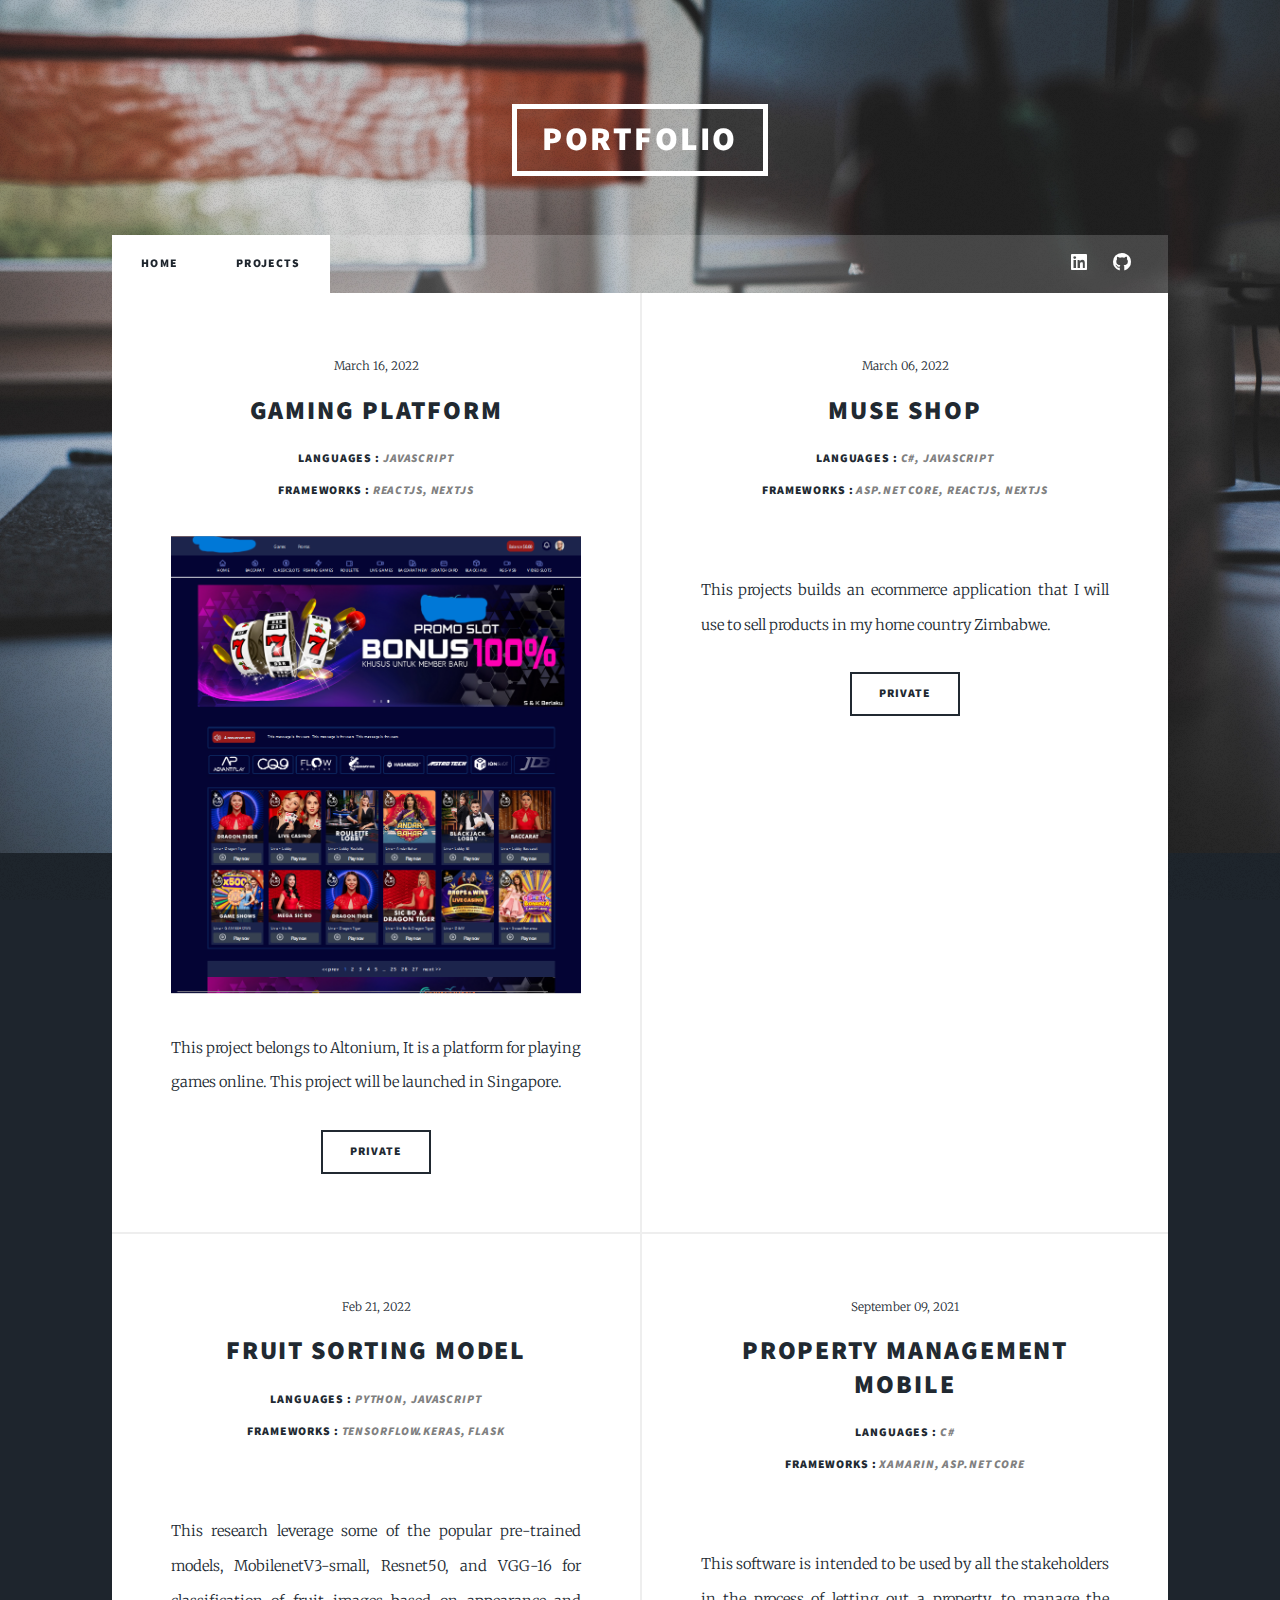
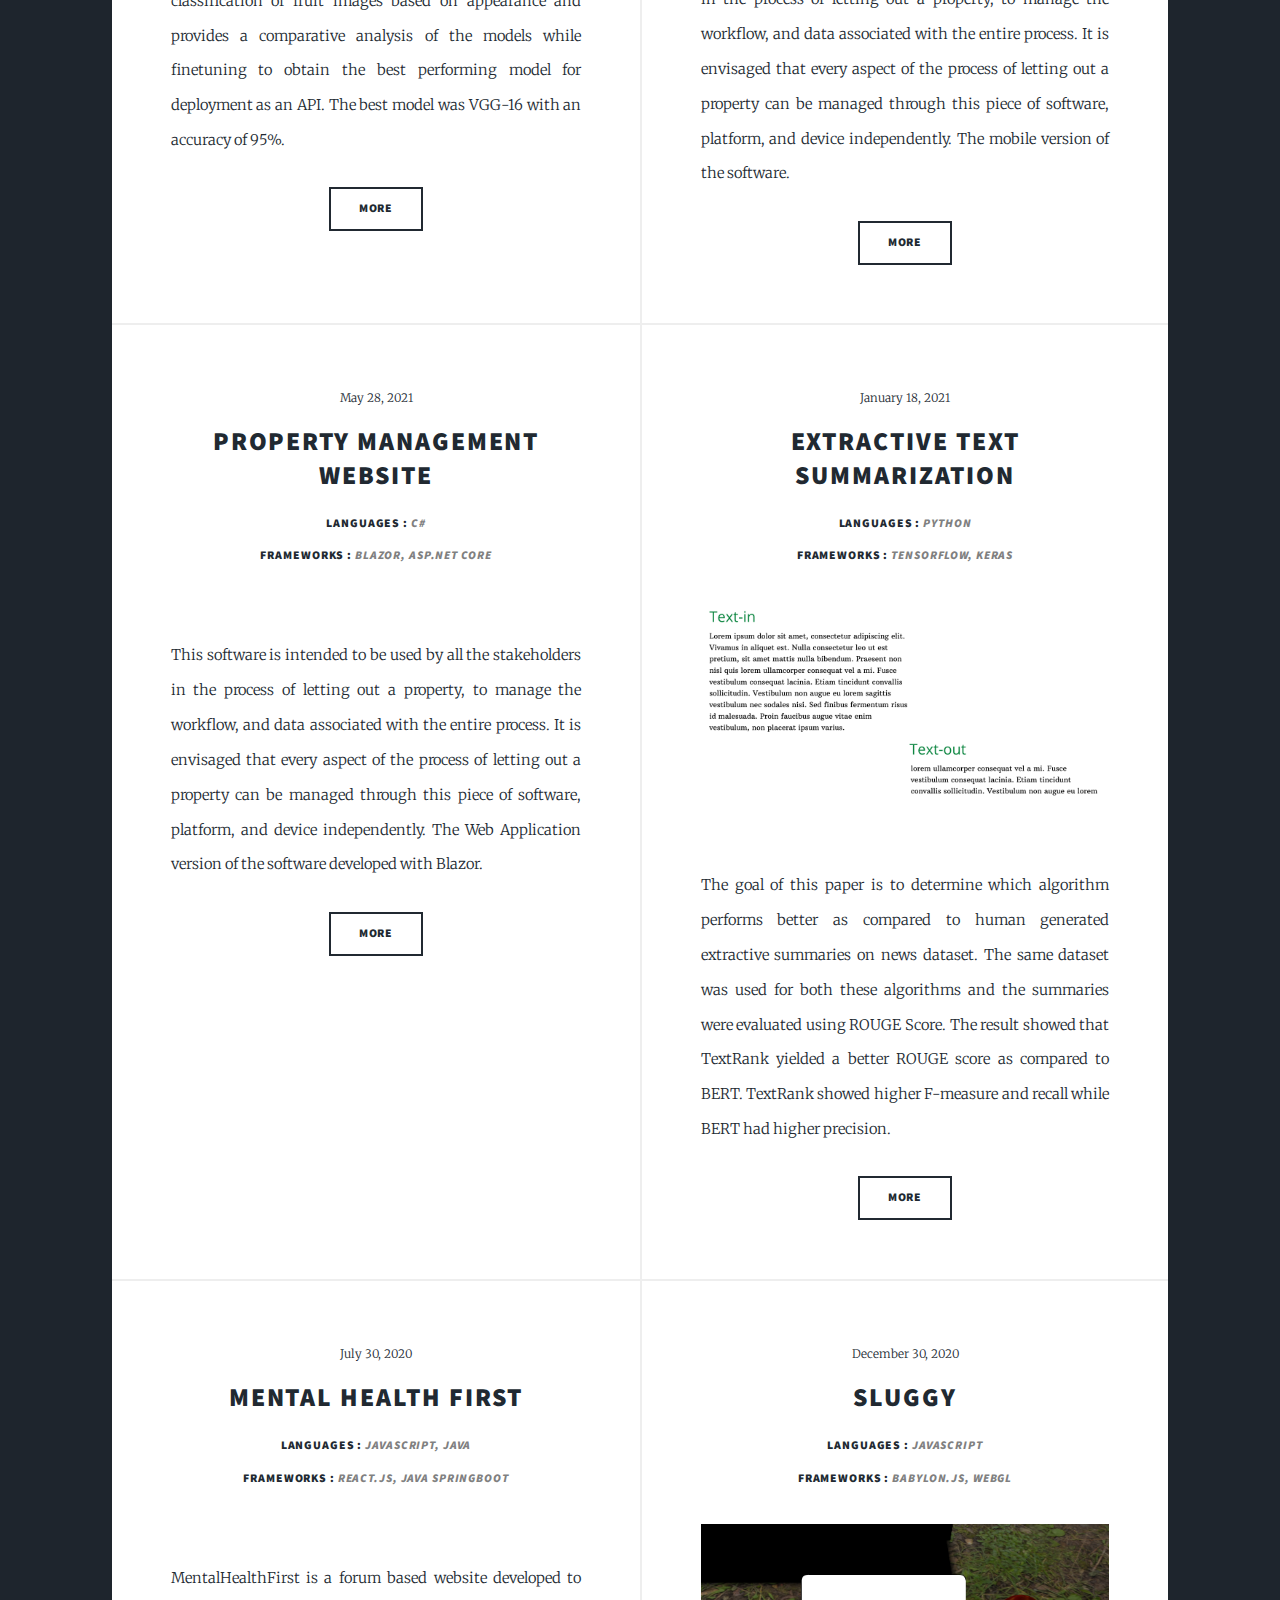
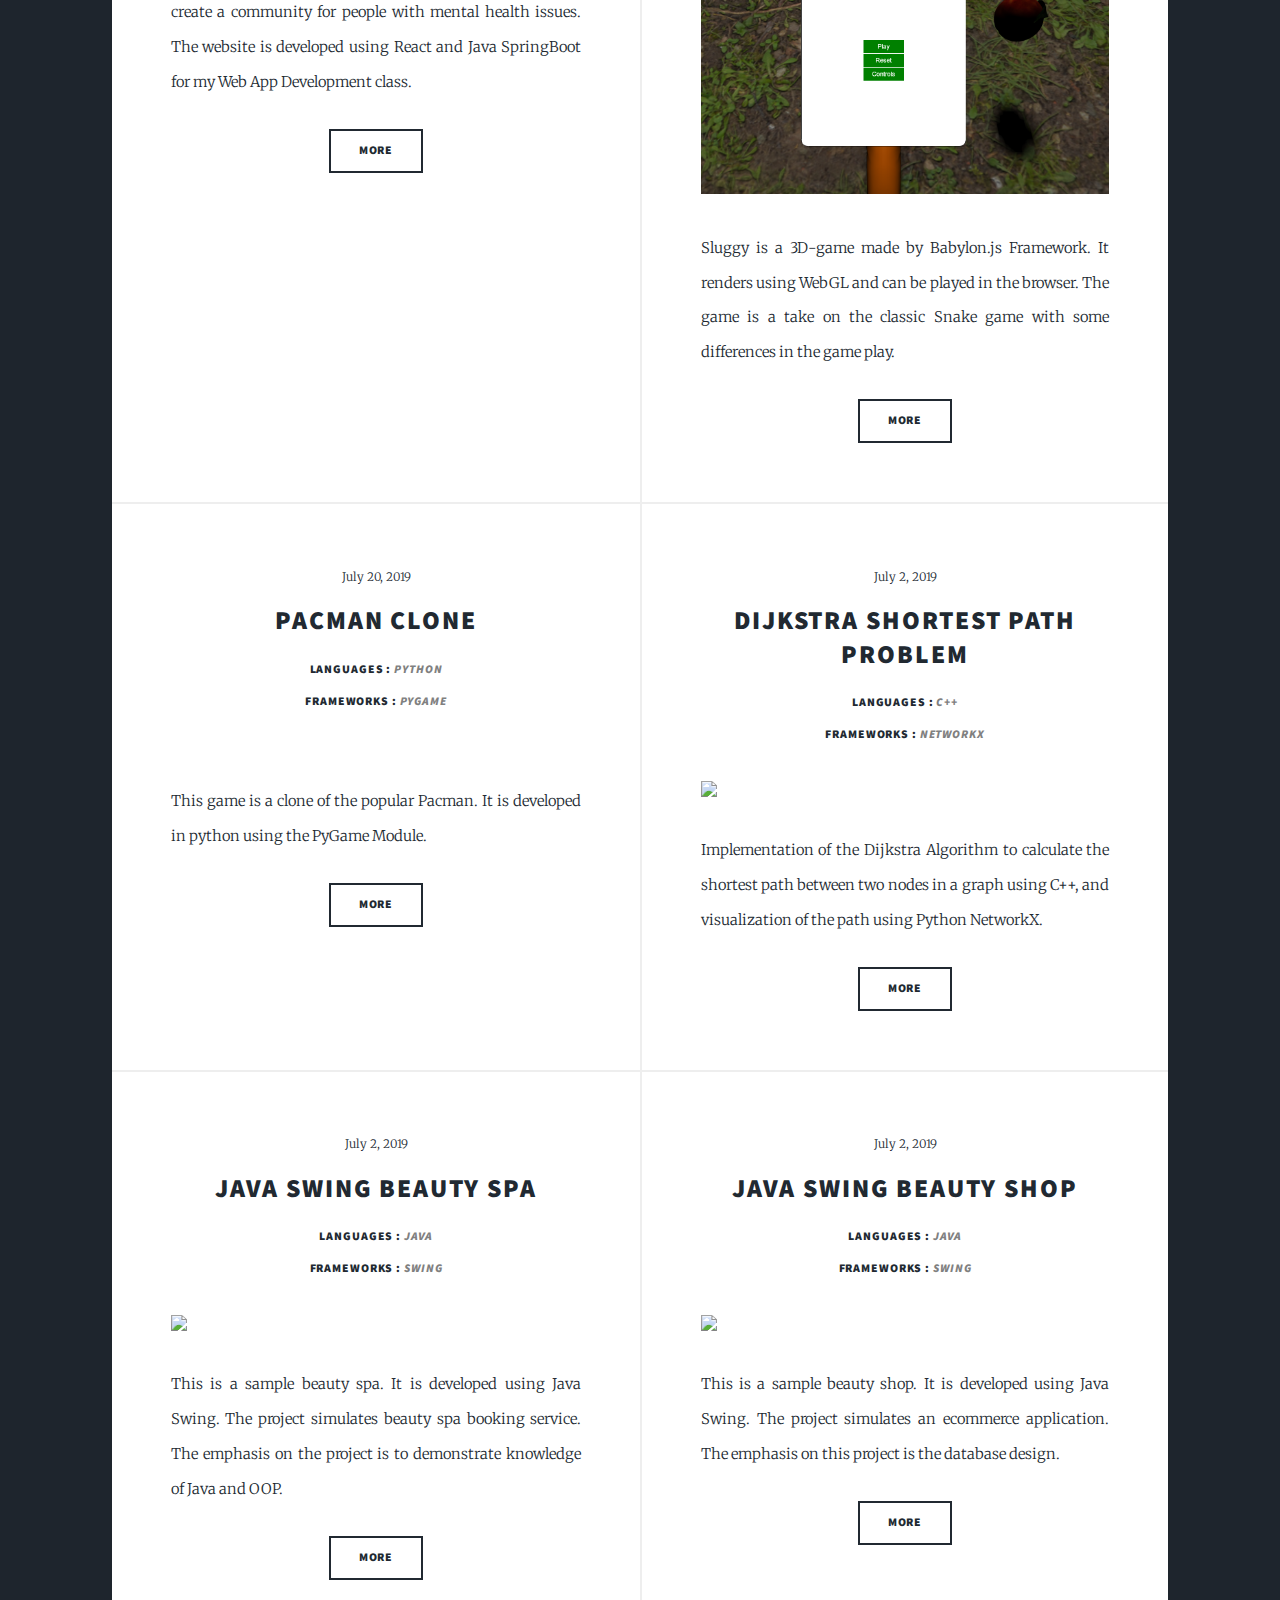
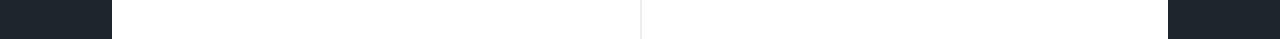
==== commit 7362f5f6: "private" ====
--- a/projects.html
+++ b/projects.html
@@ -71,7 +71,7 @@
 
                               </header>
                               <a href="#" class="image fit"
-                                ><img src="images/alto.png" alt=""
+                                ><img src="images/alto1.png" alt=""
                               /></a>
                               <p>
                                   This project belongs to Altonium, It is a platform for playing games online. This project will be launched in Singapore.
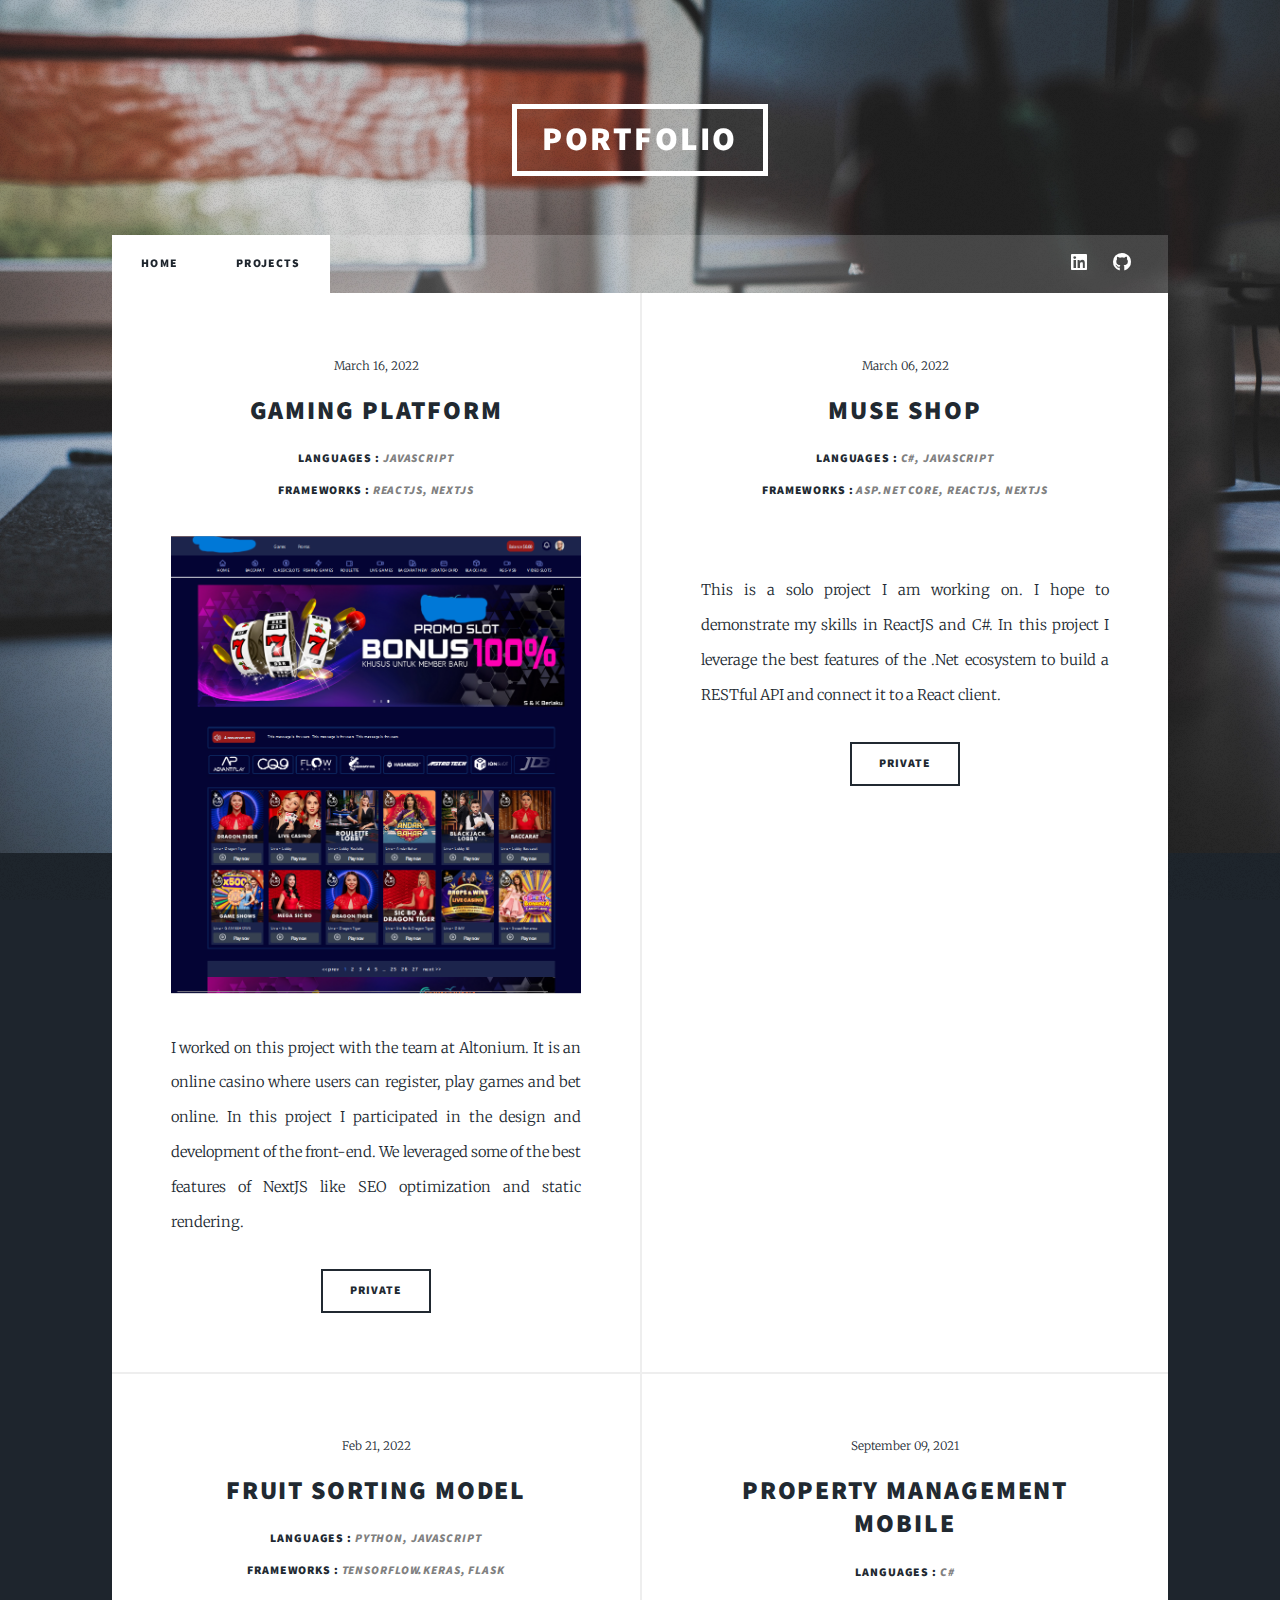
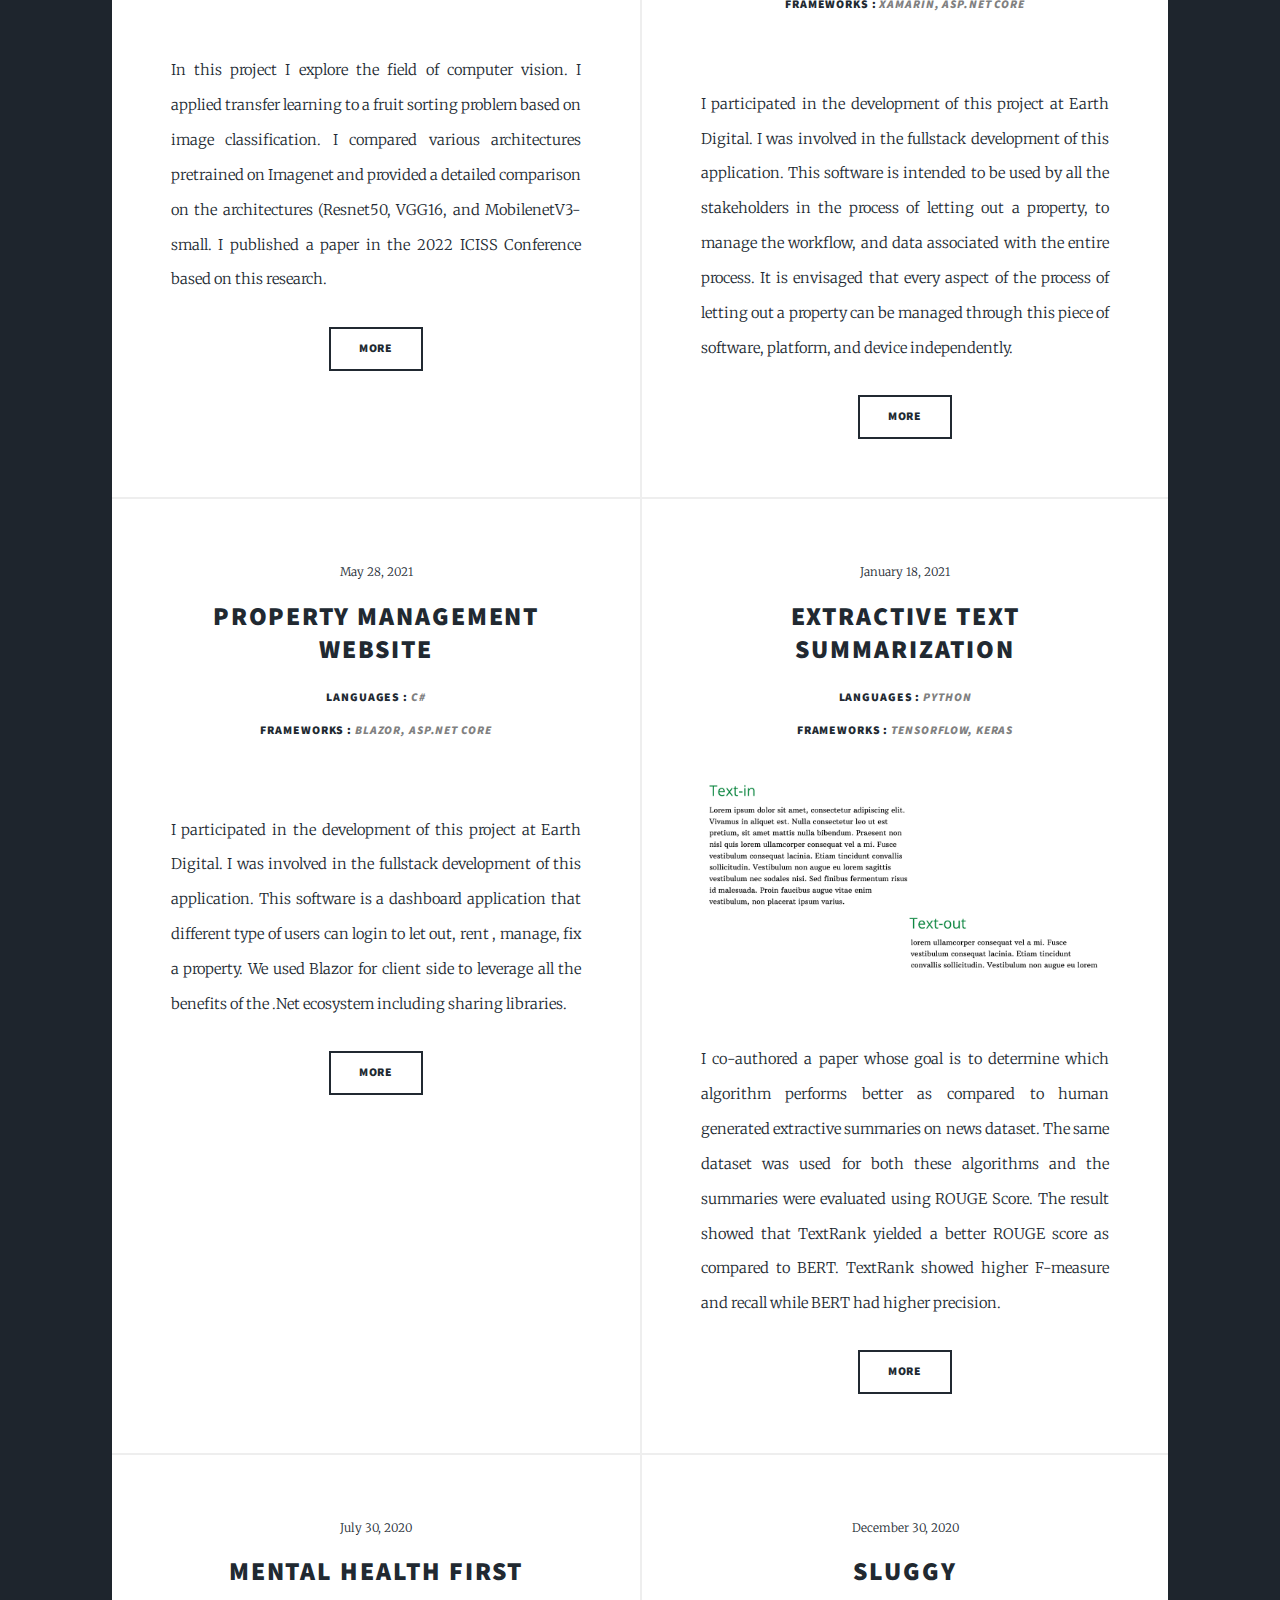
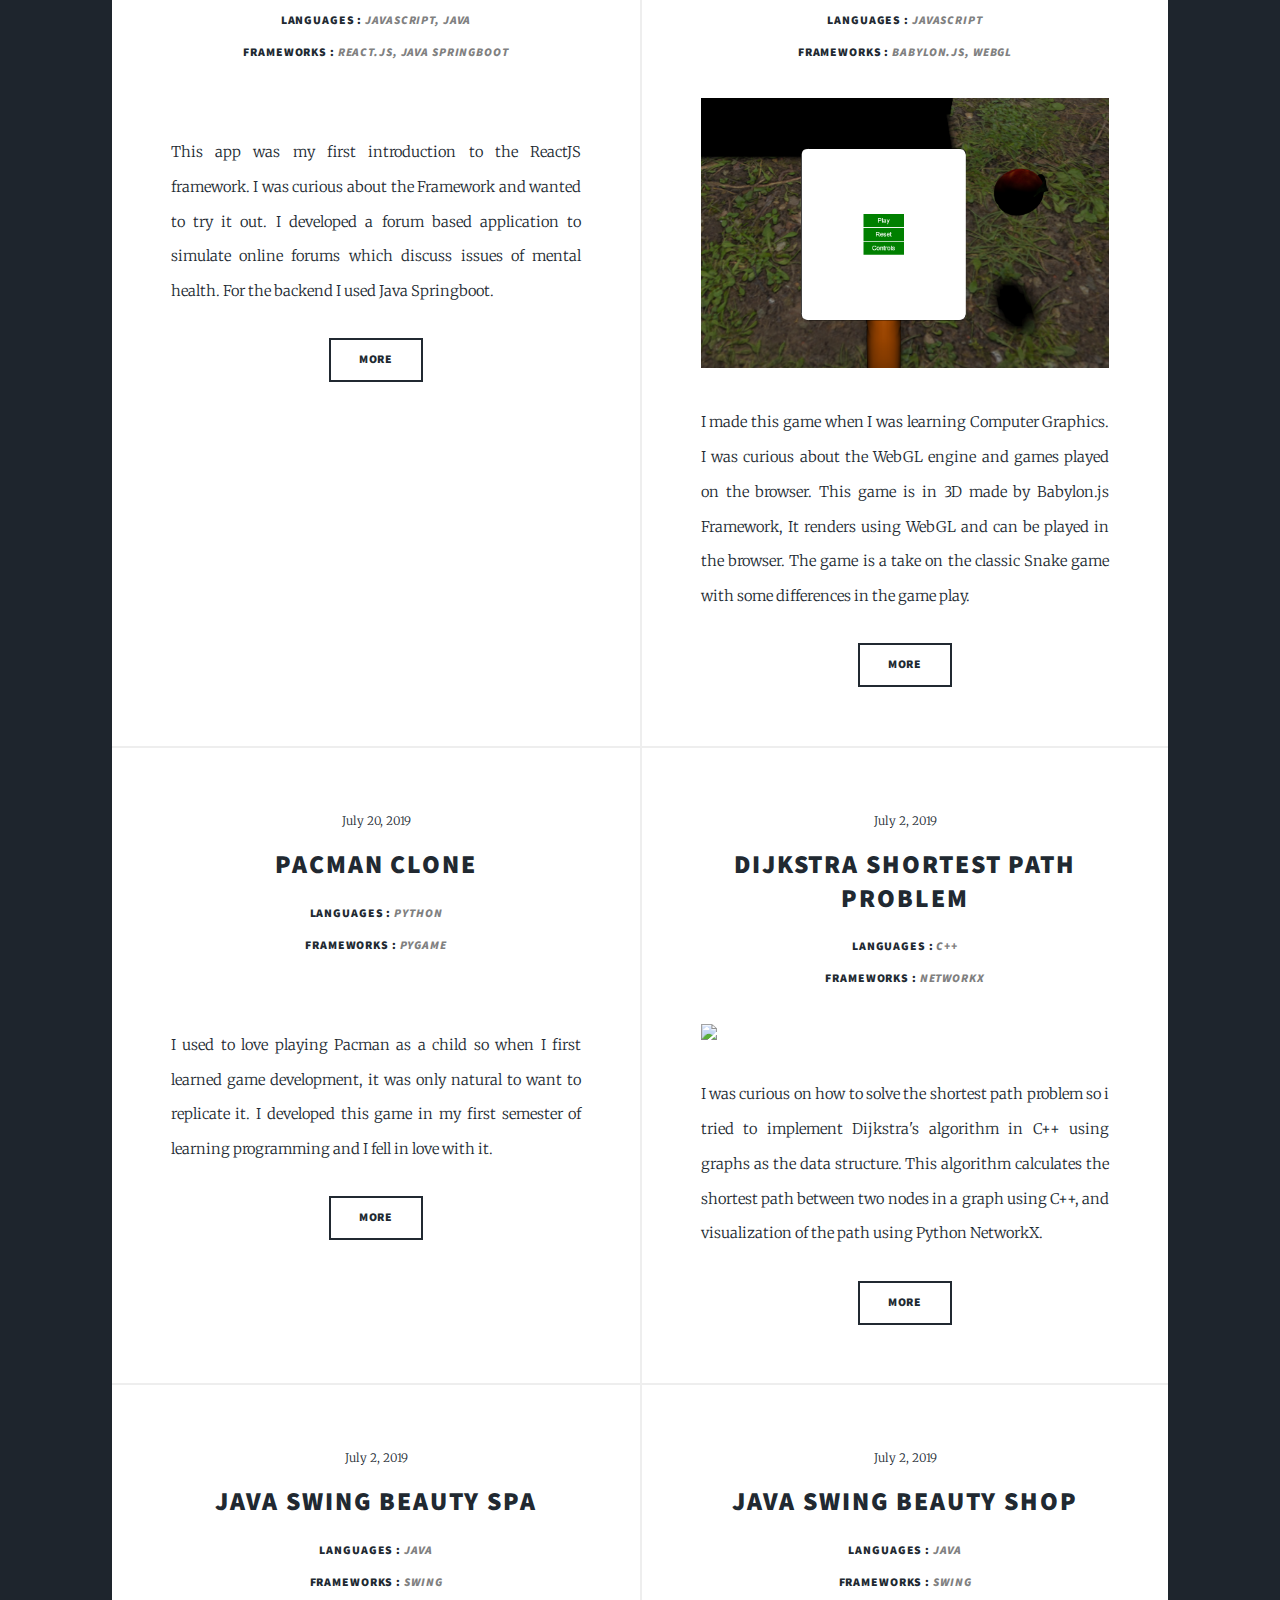
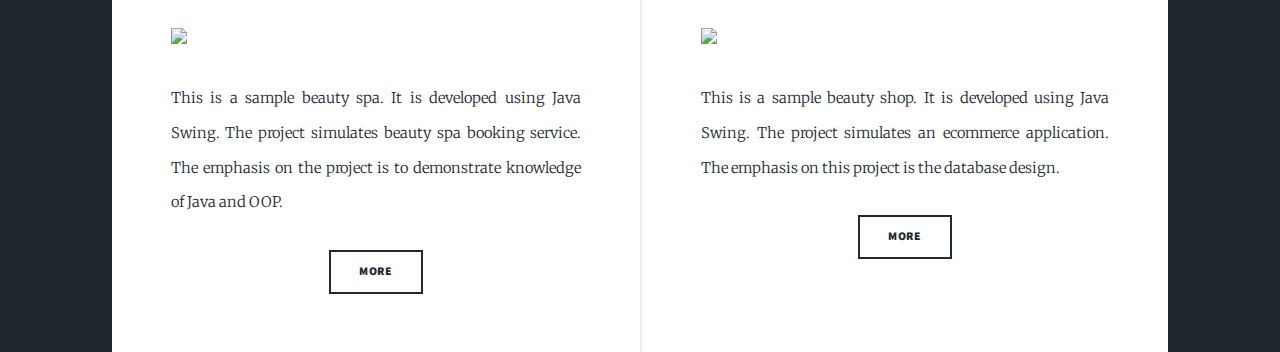
==== commit e7b6aa9a: "new descriptions" ====
--- a/projects.html
+++ b/projects.html
@@ -74,8 +74,7 @@
                                 ><img src="images/alto1.png" alt=""
                               /></a>
                               <p>
-                                  This project belongs to Altonium, It is a platform for playing games online. This project will be launched in Singapore.
-                                                                         </p>
+                                I worked on this project with the team at Altonium. It is an online casino where users can register, play games and bet online. In this project I participated in the design and development of the front-end. We leveraged some of the best features of NextJS like SEO optimization and static rendering.  </p>
                               <ul class="actions special">
                                 <li>
                                   <a
@@ -103,7 +102,7 @@
                                 ><img src="images/muse.png" alt=""
                               /></a>
                               <p>
-                                  This projects builds an ecommerce application that I will use to sell products in my home country Zimbabwe.
+                                This is a solo project I am working on. I hope to demonstrate my skills in ReactJS and C#. In this project I leverage the best features of the .Net ecosystem to build a RESTful API and connect it to a React client.
                                                                          </p>
                               <ul class="actions special">
                                 <li>
@@ -132,10 +131,7 @@
                                 ><img src="images/API.png" alt=""
                               /></a>
                               <p>
-                                  This research leverage some of the popular pre-trained models,
-                                   MobilenetV3-small, Resnet50, and VGG-16 for classification of fruit
-                                    images based on appearance and provides a comparative analysis of the models
-                                     while finetuning to obtain the best performing model for deployment as an API. The best model was VGG-16 with an accuracy of 95%.
+                                In this project I explore the field of computer vision. I applied transfer learning to a fruit sorting problem based on image classification. I compared various architectures pretrained on Imagenet and provided a detailed comparison on the architectures (Resnet50, VGG16, and MobilenetV3-small. I published a paper in the 2022 ICISS Conference based on this research.
                                                                          </p>
                               <ul class="actions special">
                                 <li>
@@ -164,11 +160,7 @@
                                     ><img src="images/mobile.png" alt=""
                                   /></a>
                                   <p>
-                                      This software is intended to be used by all the stakeholders in the process of letting out a property, to
-                                      manage the workflow, and data associated with the entire process. It is envisaged that every aspect of 
-                                      the process of letting out a property can be managed through this piece of software, platform, and 
-                                      device independently. The mobile version of the software.
-                                      
+                                    I participated in the development of this project at Earth Digital. I was involved in the fullstack development of this application. This software is intended to be used by all the stakeholders in the process of letting out a property, to manage the workflow, and data associated with the entire process. It is envisaged that every aspect of the process of letting out a property can be managed through this piece of software, platform, and device independently.
                                   </p>
                                   <ul class="actions special">
                                     <li>
@@ -197,10 +189,7 @@
                                 ><img src="images/Web.png" alt=""
                               /></a>
                               <p>
-                                  This software is intended to be used by all the stakeholders in the process of letting out a property, to
-                                  manage the workflow, and data associated with the entire process. It is envisaged that every aspect of 
-                                  the process of letting out a property can be managed through this piece of software, platform, and 
-                                  device independently. The Web Application version of the software developed with Blazor.
+                                I participated in the development of this project at Earth Digital. I was involved in the fullstack development of this application. This software is a dashboard application that different type of users can login to let out, rent , manage, fix a property. We used Blazor for client side to leverage all the benefits of the .Net ecosystem including sharing libraries.
                                   
                               </p>
                               <ul class="actions special">
@@ -230,11 +219,7 @@
                                   ><img src="images/summarization.png" alt=""
                                 /></a>
                                 <p>
-                                  The goal of this paper is to determine which algorithm performs better as compared to human 
-                                  generated extractive summaries on news dataset. The same dataset was used for both these algorithms
-                                   and the summaries were evaluated using ROUGE Score. The result showed that 
-                                   TextRank yielded a better ROUGE score as compared to BERT. 
-                                  TextRank showed higher F-measure and recall while BERT had higher precision.
+                                  I co-authored a paper whose goal is to determine which algorithm performs better as compared to human generated extractive summaries on news dataset. The same dataset was used for both these algorithms and the summaries were evaluated using ROUGE Score. The result showed that TextRank yielded a better ROUGE score as compared to BERT. TextRank showed higher F-measure and recall while BERT had higher precision.
                                 </p>
                                 <ul class="actions special">
                                   <li>
@@ -262,9 +247,7 @@
                                   ><img src="images/mental.png" alt=""
                                 /></a>
                                 <p>
-                                  MentalHealthFirst is a forum based website developed to create a
-                                  community for people with mental health issues. The website is
-                                  developed using React and Java SpringBoot for my Web App Development class.
+                                  This app was my first introduction to the ReactJS framework. I was curious about the Framework and wanted to try it out. I developed a forum based application to simulate online forums which discuss issues of mental health. For the backend I used Java Springboot.
                                 </p>
                                 <ul class="actions special">
                                   <li>
@@ -287,8 +270,7 @@
                                   ><img src="images/snake.png" alt=""
                                 /></a>
                                 <p>
-                                  Sluggy is a 3D-game made by Babylon.js Framework. It renders using
-                                  WebGL and can be played in the browser. The game is a take on the classic Snake game with some differences in the game play.
+                                  I made this game when I was learning Computer Graphics. I was curious about the WebGL engine and games played on the browser. This game is in 3D made by Babylon.js Framework, It renders using WebGL and can be played in the browser. The game is a take on the classic Snake game with some differences in the game play.
                                 </p>
                                 <ul class="actions special">
                                   <li>
@@ -319,7 +301,7 @@
                                   ><img src="images/Pacman.png" alt=""
                                 /></a>
                                 <p>
-                                    This game is a clone of the popular Pacman. It is developed in python using the PyGame Module.
+                                  I used to love playing Pacman as a child so when I first learned game development, it was only natural to want to replicate it. I developed this game in my first semester of learning programming and I fell in love with it.
                                     
                                 </p>
                                 <ul class="actions special">
@@ -349,7 +331,7 @@
                                       ><img src="images/networkX.png"
                                     /></a>
                                     <p>
-                                        Implementation of the Dijkstra Algorithm to calculate the shortest path between two nodes in a graph using C++, and visualization of the path using Python NetworkX.
+                                      I was curious on how to solve the shortest path problem so i tried to implement Dijkstra's algorithm in C++ using graphs as the data structure. This algorithm calculates the shortest path between two nodes in a graph using C++, and visualization of the path using Python NetworkX.
                                         
                                     </p>
                                     <ul class="actions special">
@@ -379,7 +361,7 @@
                                   ><img src="images/beautyspa.png"
                                 /></a>
                                 <p>
-                                    This is a sample beauty spa. It is developed using Java Swing. The project simulates beauty spa booking service. The emphasis on the project is to demonstrate knowledge of Java and OOP.
+                                  This is a sample beauty spa. It is developed using Java Swing. The project simulates beauty spa booking service. The emphasis on the project is to demonstrate knowledge of Java and OOP.
                                     
                                 </p>
                                 <ul class="actions special">
